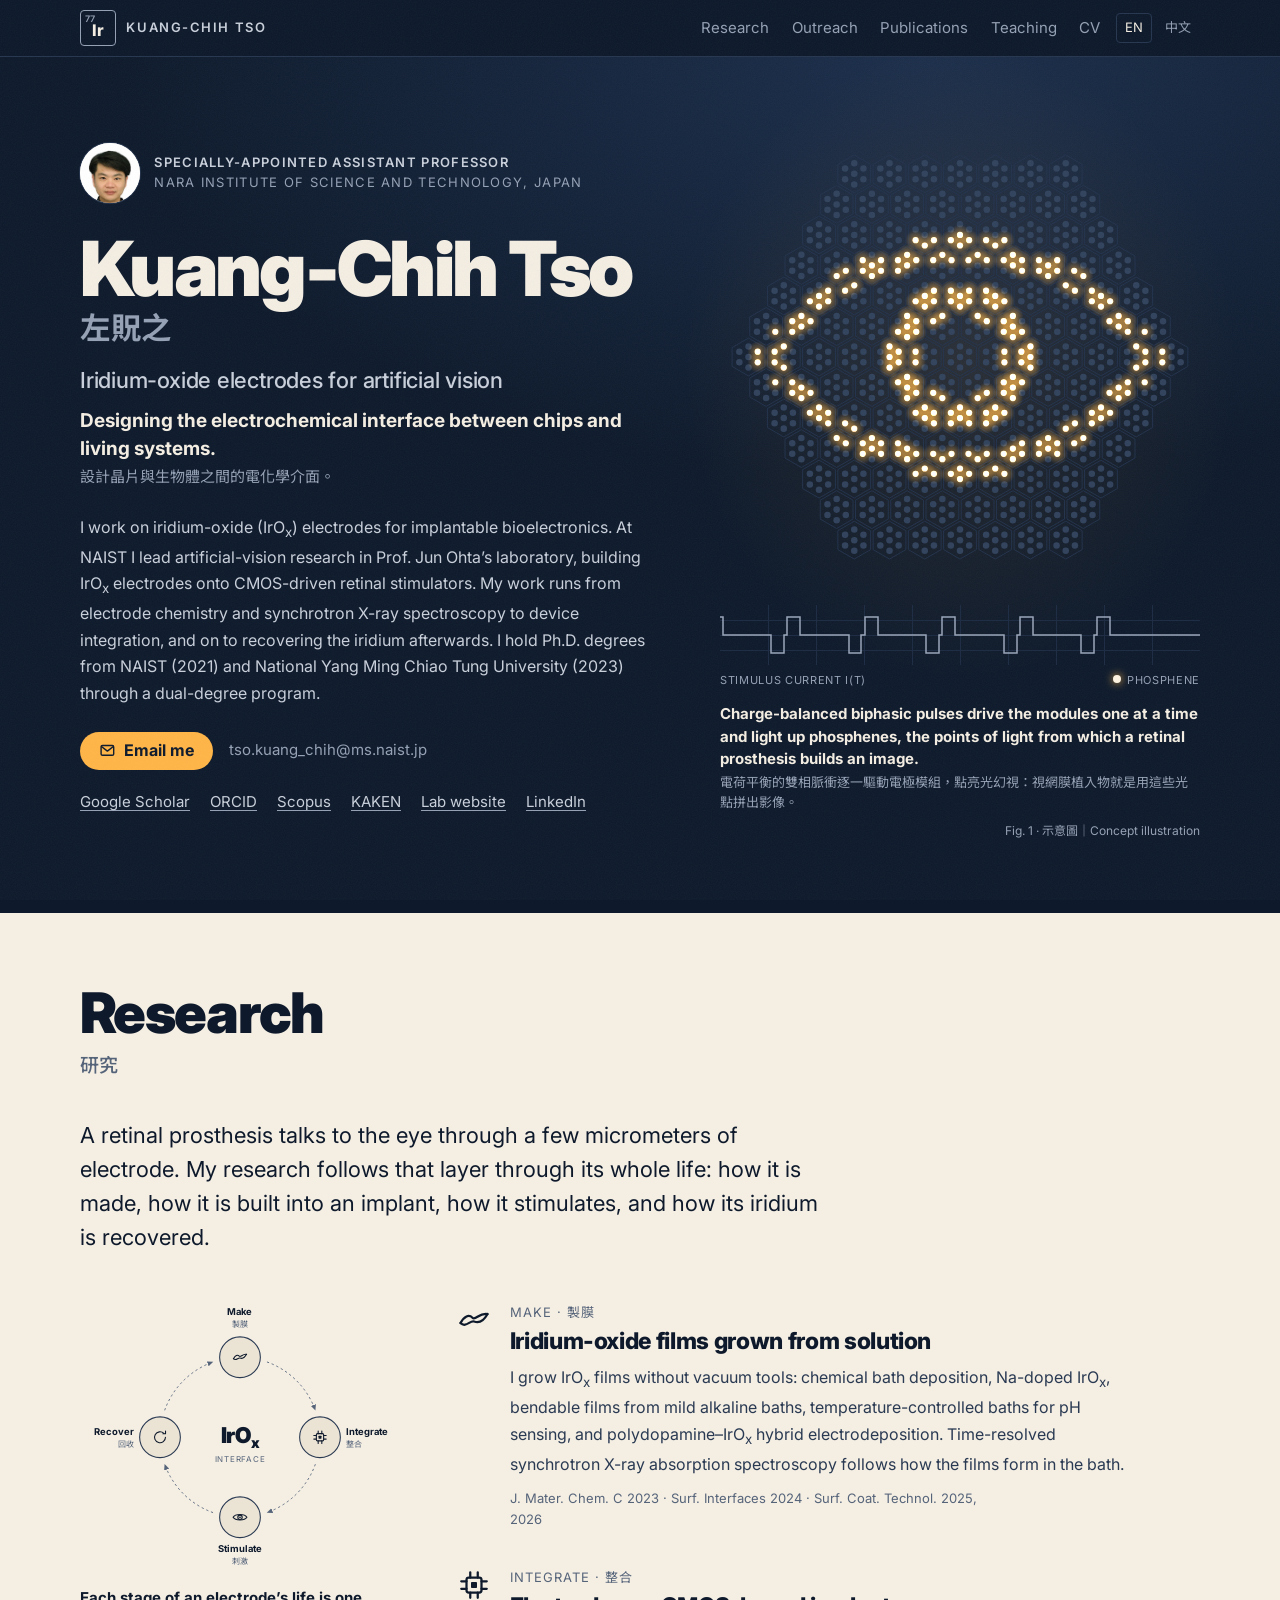
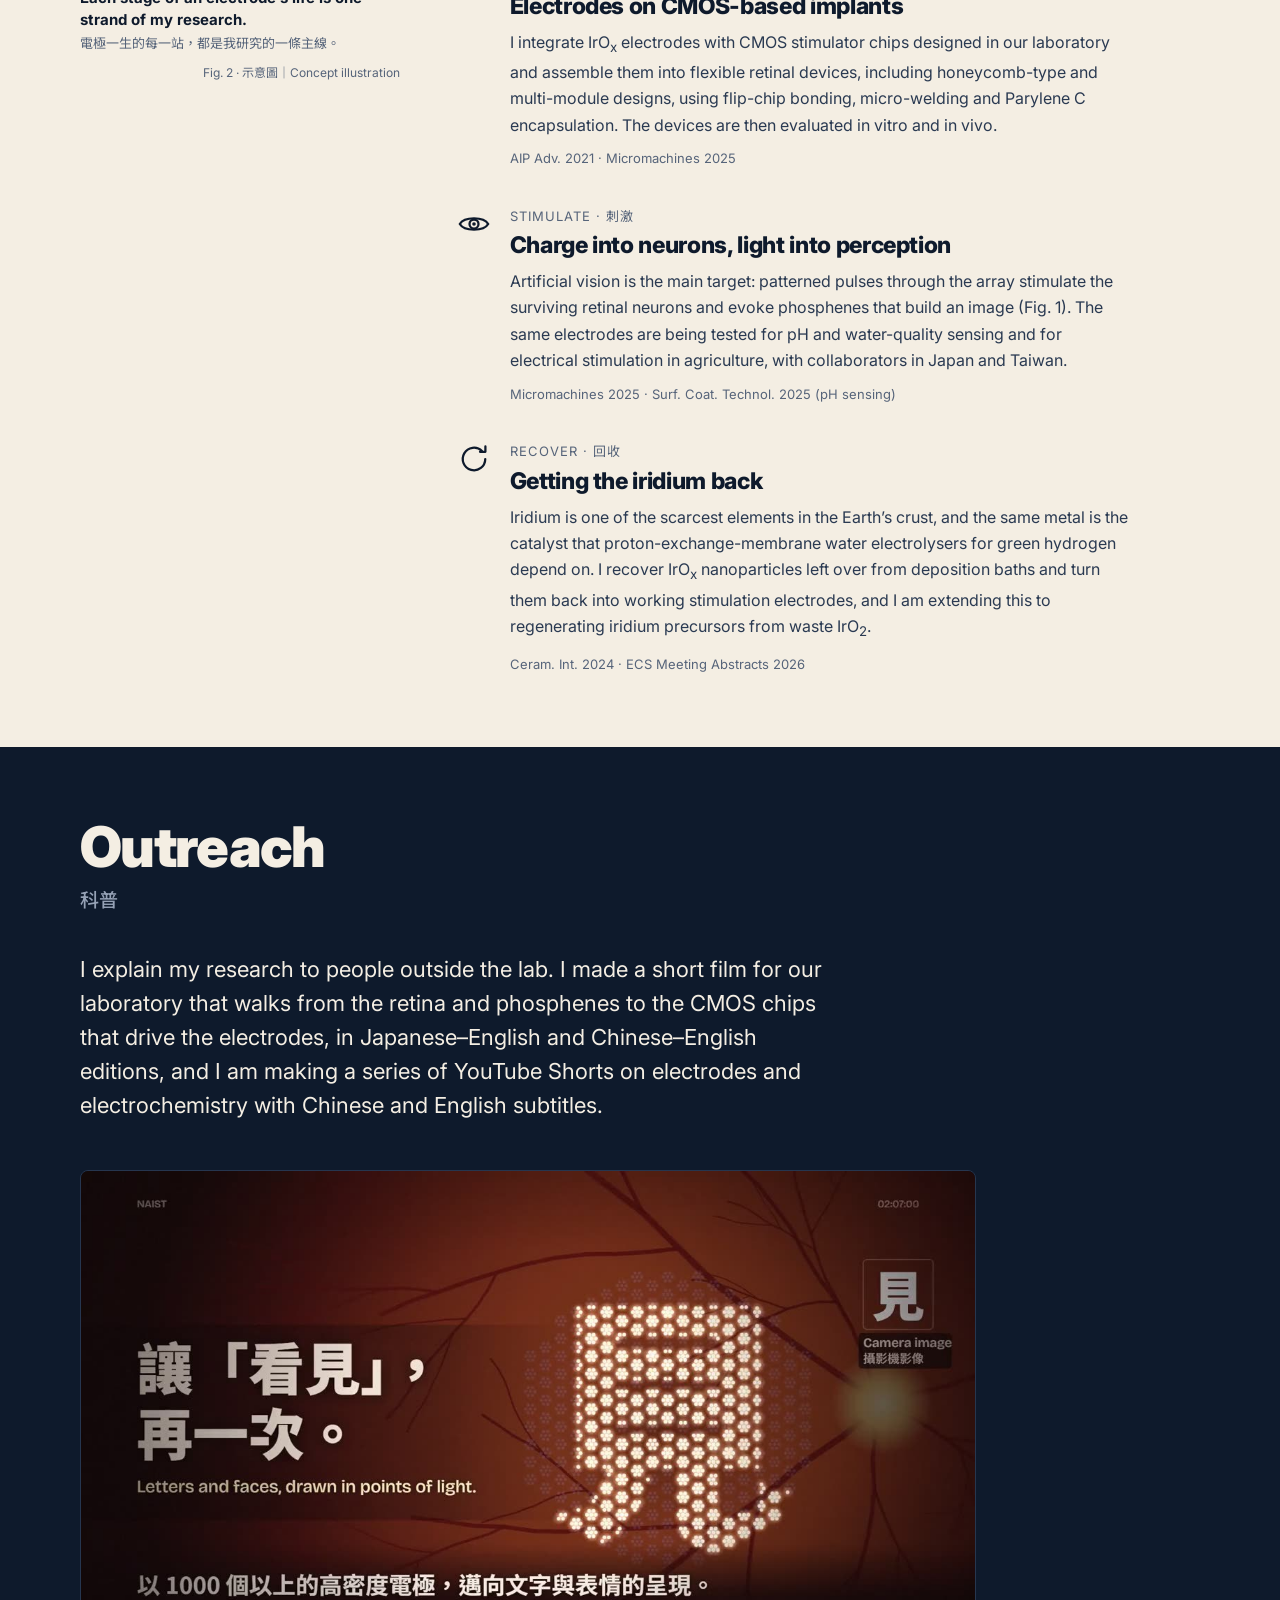
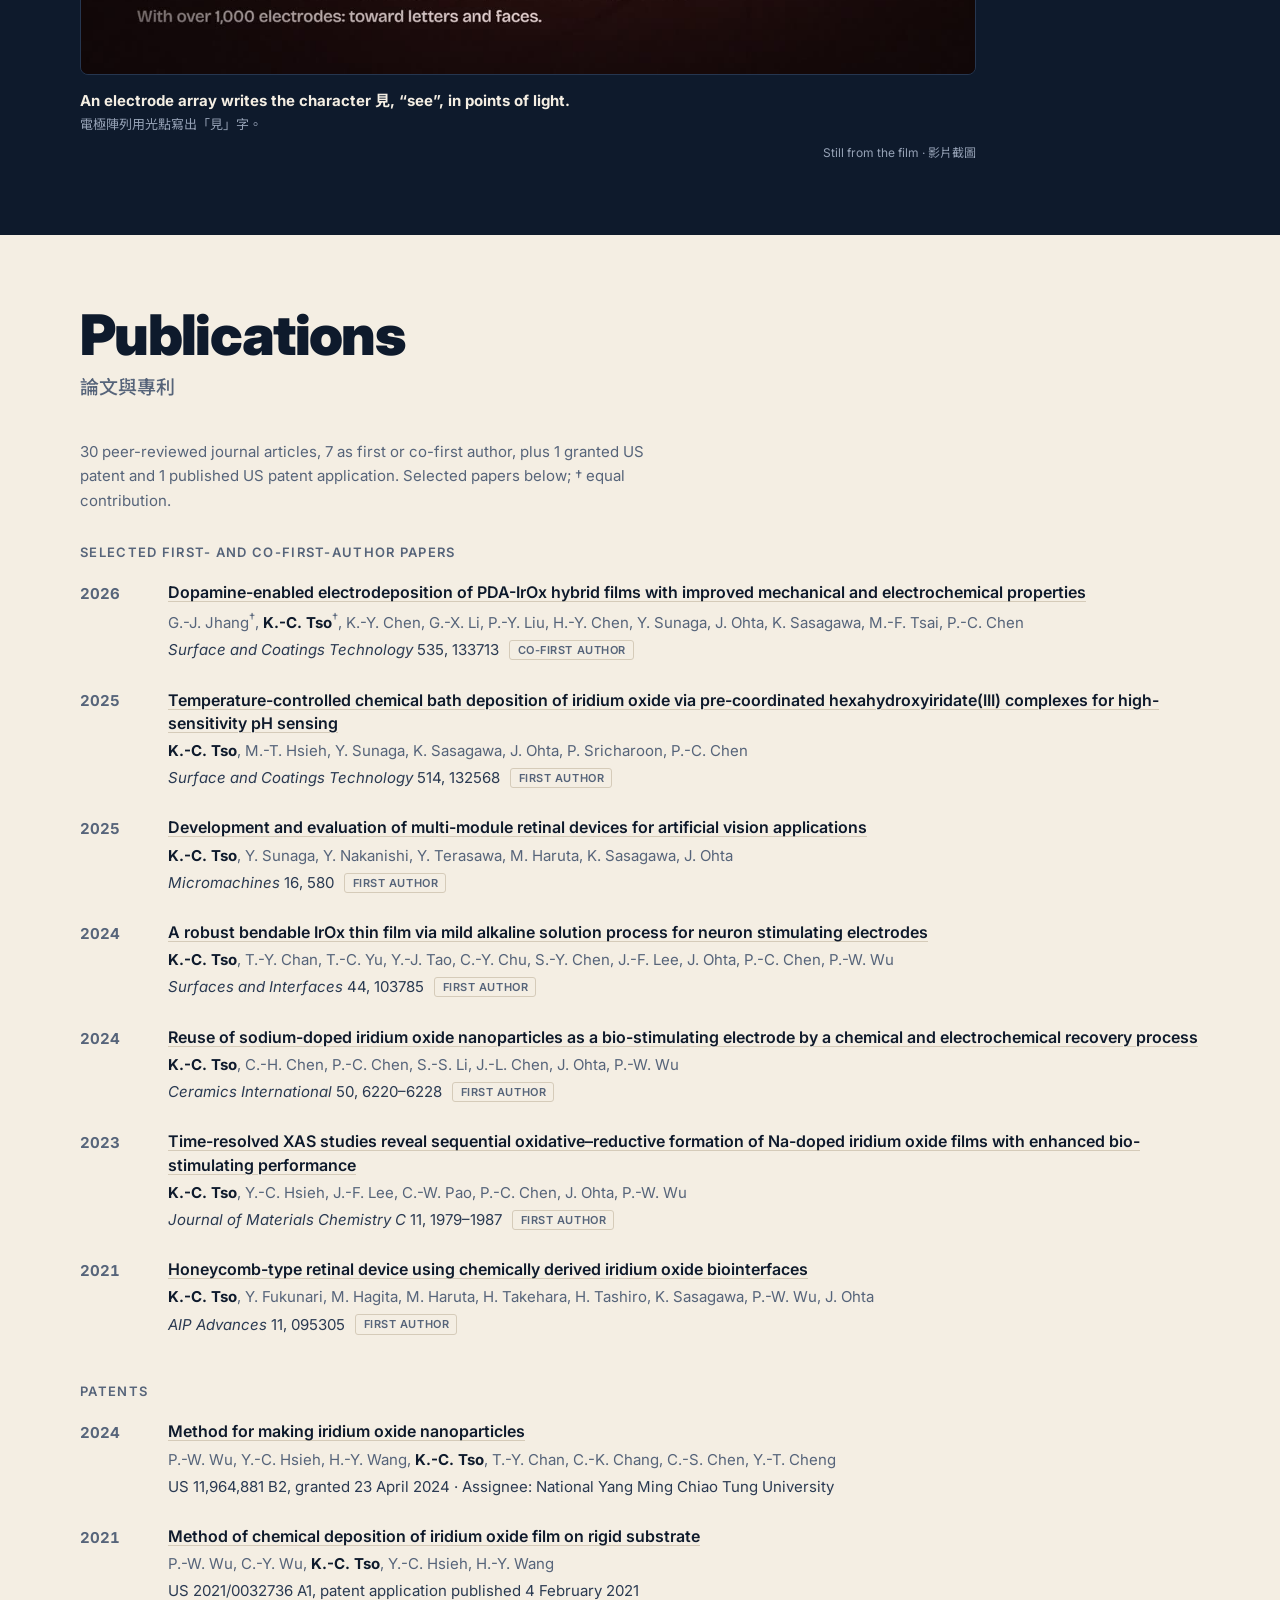
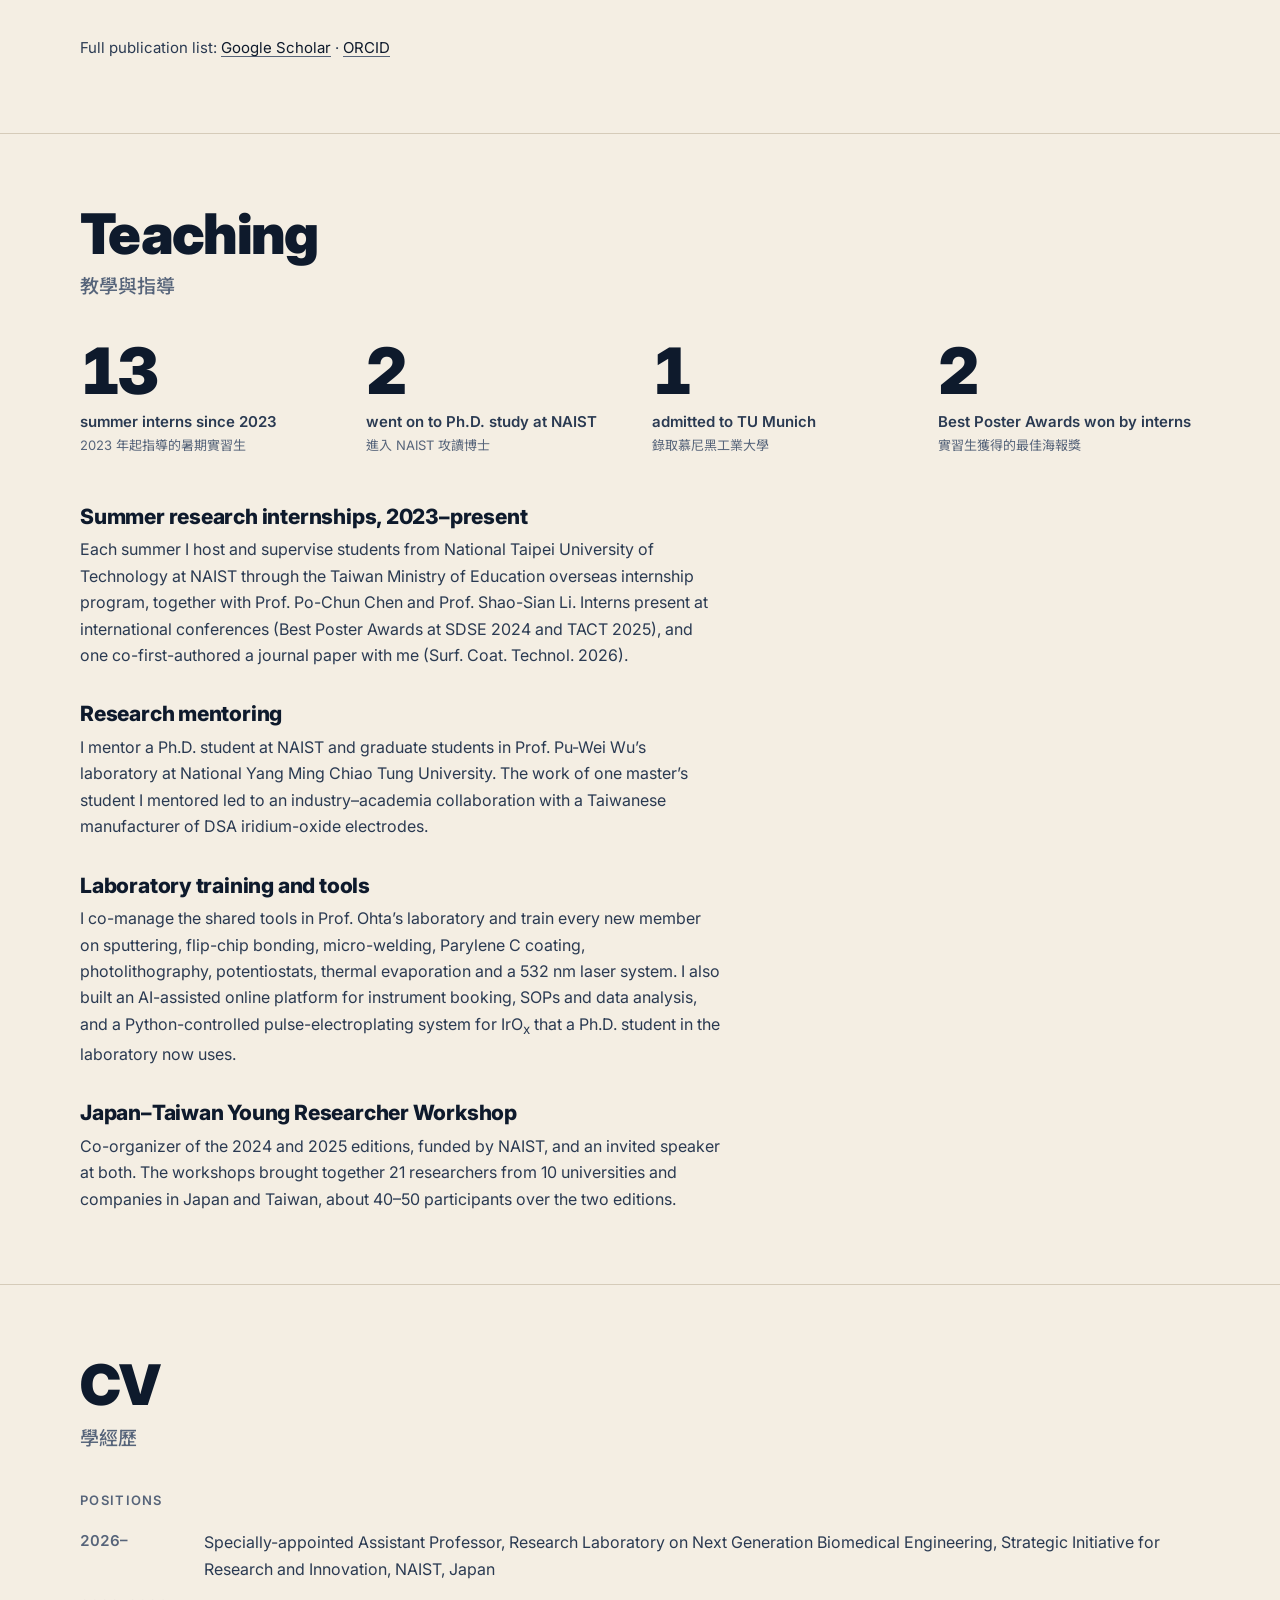
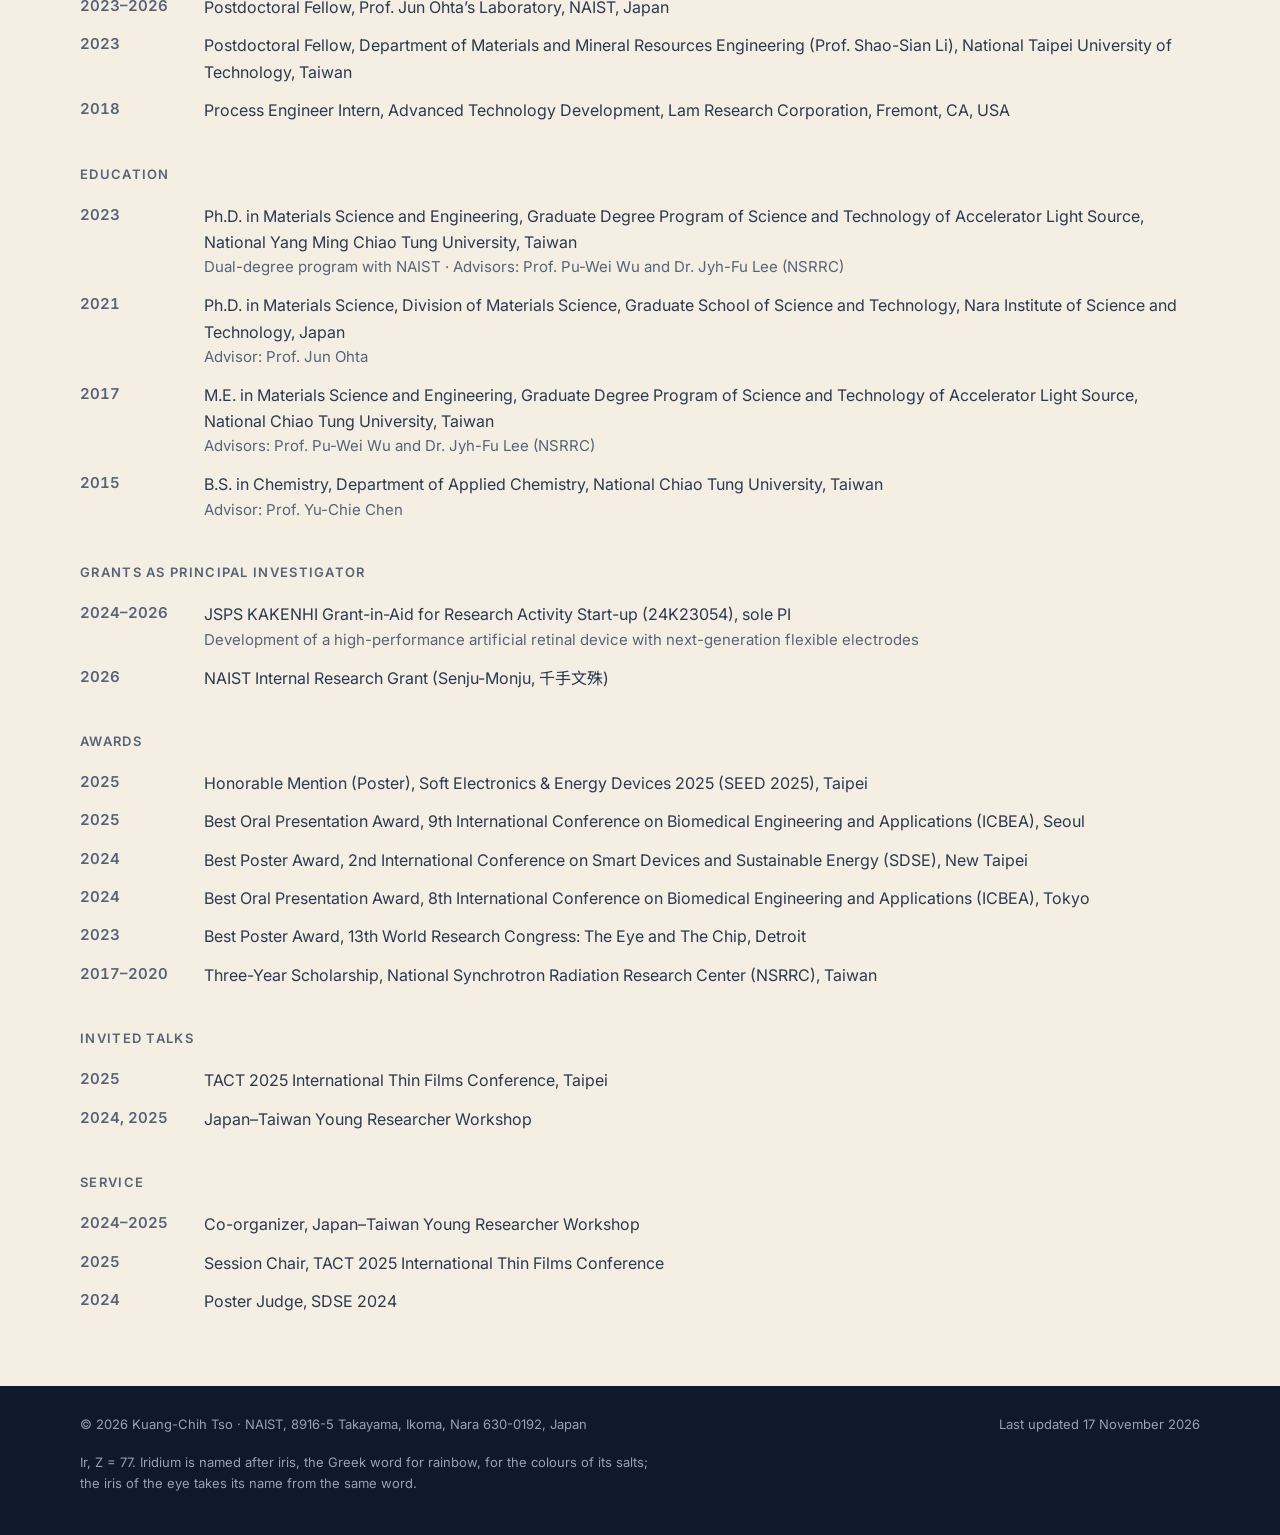
==== index.html @ 61071699 "Personal academic website, first public version English page at /, Traditional Chinese page at /zh/." ====
<!doctype html>
<html lang="en">
<head>
<meta charset="utf-8">
<title>Kuang-Chih Tso (左貺之) | Iridium-oxide electrodes for artificial vision, NAIST</title>
<meta name="viewport" content="width=device-width, initial-scale=1, viewport-fit=cover">
<meta name="description" content="Kuang-Chih Tso (左貺之) is a Specially-appointed Assistant Professor at the Nara Institute of Science and Technology (NAIST), Japan, working on iridium-oxide electrodes for implantable bioelectronics and artificial vision.">
<meta name="theme-color" content="#0e1a2c">
<link rel="canonical" href="https://kuangchihtso.github.io/">
<link rel="alternate" hreflang="en" href="https://kuangchihtso.github.io/">
<link rel="alternate" hreflang="zh-Hant" href="https://kuangchihtso.github.io/zh/">
<link rel="alternate" hreflang="x-default" href="https://kuangchihtso.github.io/">
<meta property="og:type" content="profile">
<meta property="og:title" content="Kuang-Chih Tso (左貺之)">
<meta property="og:description" content="Iridium-oxide electrodes for implantable bioelectronics and artificial vision. Specially-appointed Assistant Professor, NAIST, Japan.">
<meta property="og:url" content="https://kuangchihtso.github.io/">
<meta property="og:image" content="https://kuangchihtso.github.io/assets/film-poster.jpg">
<meta name="twitter:card" content="summary_large_image">
<link rel="icon" href="assets/favicon.svg" type="image/svg+xml">
<link rel="preconnect" href="https://fonts.googleapis.com">
<link rel="preconnect" href="https://fonts.gstatic.com" crossorigin>
<link rel="stylesheet" href="https://fonts.googleapis.com/css2?family=Inter:opsz,wght@14..32,400..900&family=Noto+Sans+TC:wght@400;500;700;900&display=swap">
<link rel="stylesheet" href="assets/site.css">
<script type="application/ld+json">
{
  "@context": "https://schema.org",
  "@type": "Person",
  "name": "Kuang-Chih Tso",
  "alternateName": ["左貺之", "K.-C. Tso"],
  "jobTitle": "Specially-appointed Assistant Professor",
  "email": "mailto:tso.kuang_chih@ms.naist.jp",
  "affiliation": {
    "@type": "CollegeOrUniversity",
    "name": "Nara Institute of Science and Technology",
    "alternateName": "NAIST",
    "url": "https://www.naist.jp/en/"
  },
  "alumniOf": [
    {"@type": "CollegeOrUniversity", "name": "National Yang Ming Chiao Tung University"},
    {"@type": "CollegeOrUniversity", "name": "Nara Institute of Science and Technology"},
    {"@type": "CollegeOrUniversity", "name": "National Chiao Tung University"}
  ],
  "knowsAbout": ["Iridium oxide electrodes", "Implantable bioelectronics", "Retinal prostheses", "Artificial vision", "Chemical bath deposition", "X-ray absorption spectroscopy", "CMOS-integrated neural interfaces", "Iridium recovery"],
  "url": "https://kuangchihtso.github.io/",
  "image": "https://kuangchihtso.github.io/assets/photo.jpg",
  "sameAs": [
    "https://orcid.org/0000-0002-1939-6127",
    "https://scholar.google.com/citations?user=V21Ai28AAAAJ",
    "https://www.scopus.com/authid/detail.uri?authorId=57202149820",
    "https://nrid.nii.ac.jp/nrid/1000020997415/",
    "https://www.linkedin.com/in/kuang-chih-tso-76ba76182/"
  ]
}
</script>
</head>
<body>
<a class="skip" href="#main">Skip to content</a>

<header class="masthead">
  <div class="wrap">
    <a class="brand" href="#top" aria-label="Kuang-Chih Tso, back to top">
      <span class="ir-tile" aria-hidden="true"><span class="z">77</span>Ir</span>
      <span class="brand-name">Kuang-Chih Tso</span>
    </a>
    <nav class="sections" aria-label="Sections">
      <a href="#research">Research</a>
      <a href="#outreach">Outreach</a>
      <a href="#publications">Publications</a>
      <a href="#teaching">Teaching</a>
      <a href="#cv">CV</a>
    </nav>
    <div class="lang" aria-label="Language">
      <a href="index.html" aria-current="page" lang="en">EN</a>
      <a href="zh/index.html" lang="zh-Hant" hreflang="zh-Hant">中文</a>
    </div>
  </div>
</header>

<main id="main">
  <section class="hero stage" id="top" aria-labelledby="name">
    <div class="wrap hero-grid">
      <div class="hero-text">
        <div class="id-row">
          <figure class="portrait"><img src="assets/photo.jpg" width="266" height="354" alt="Portrait of Kuang-Chih Tso"></figure>
          <p class="eyebrow"><b>Specially-appointed Assistant Professor</b>Nara Institute of Science and Technology, Japan</p>
        </div>
        <h1 id="name">Kuang-Chih Tso<span class="alt-name" lang="zh-Hant">左貺之</span></h1>
        <p class="kicker">Iridium-oxide electrodes for artificial vision</p>
        <p class="subs">
          <span class="sub-1">Designing the electrochemical interface between chips and living systems.</span>
          <span class="sub-2" lang="zh-Hant">設計晶片與生物體之間的電化學介面。</span>
        </p>
        <p class="bio">I work on iridium-oxide (IrO<sub>x</sub>) electrodes for implantable bioelectronics. At NAIST I lead artificial-vision research in Prof. Jun Ohta’s laboratory, building IrO<sub>x</sub> electrodes onto CMOS-driven retinal stimulators. My work runs from electrode chemistry and synchrotron X-ray spectroscopy to device integration, and on to recovering the iridium afterwards. I hold Ph.D. degrees from NAIST (2021) and National Yang Ming Chiao Tung University (2023) through a dual-degree program.</p>
        <p class="contact">
          <a class="cta" data-mail-user="tso.kuang_chih" data-mail-domain="ms.naist.jp" data-mail-keep href="#top"><svg viewBox="0 0 24 24" aria-hidden="true"><rect x="3" y="5" width="18" height="14" rx="2"/><path d="m3.5 6.5 8.5 6.5 8.5-6.5"/></svg>Email me</a>
          <span class="addr" data-mail-user="tso.kuang_chih" data-mail-domain="ms.naist.jp">tso.kuang_chih [at] ms.naist.jp</span>
        </p>
        <ul class="links">
          <li><a href="https://scholar.google.com/citations?user=V21Ai28AAAAJ" rel="me">Google Scholar</a></li>
          <li><a href="https://orcid.org/0000-0002-1939-6127" rel="me">ORCID</a></li>
          <li><a href="https://www.scopus.com/authid/detail.uri?authorId=57202149820" rel="me">Scopus</a></li>
          <li><a href="https://nrid.nii.ac.jp/nrid/1000020997415/" rel="me">KAKEN</a></li>
          <li><a href="https://mswebs.naist.jp/LABs/pdslab/index-e.html">Lab website</a></li>
          <li><a href="https://www.linkedin.com/in/kuang-chih-tso-76ba76182/" rel="me">LinkedIn</a></li>
        </ul>
      </div>

      <figure class="fig1" data-fig1>
        <canvas class="fig-array" role="img" aria-label="Schematic: an array of hexagonal electrode modules with seven electrodes each. Electrodes forming the outline and iris of an eye glow as phosphenes."></canvas>
        <canvas class="fig-trace" role="img" aria-label="Trace of charge-balanced biphasic current pulses, one for each module driven."></canvas>
        <div class="fig-legend" aria-hidden="true"><span>stimulus current I(t)</span><span><span class="dot"></span>phosphene</span></div>
        <figcaption>
          <span class="cap-1">Charge-balanced biphasic pulses drive the modules one at a time and light up phosphenes, the points of light from which a retinal prosthesis builds an image.</span>
          <span class="cap-2" lang="zh-Hant">電荷平衡的雙相脈衝逐一驅動電極模組，點亮光幻視：視網膜植入物就是用這些光點拼出影像。</span>
          <span class="cap-tag">Fig. 1 · <span lang="zh-Hant">示意圖</span>｜Concept illustration</span>
        </figcaption>
      </figure>
    </div>
  </section>

  <section class="section paper" id="research" aria-labelledby="research-title">
    <div class="wrap">
      <div class="sec-head">
        <h2 id="research-title">Research</h2>
        <p class="sec-alt" lang="zh-Hant">研究</p>
      </div>
      <p class="lead">A retinal prosthesis talks to the eye through a few micrometers of electrode. My research follows that layer through its whole life: how it is made, how it is built into an implant, how it stimulates, and how its iridium is recovered.</p>

      <div class="cycle">
        <figure class="fig2">
          <svg viewBox="-60 -26 440 372" role="img" aria-labelledby="fig2-title">
            <title id="fig2-title">Life cycle of an iridium-oxide electrode: make, integrate, stimulate, recover, and back to make.</title>
            <defs>
              <marker id="fig2-arrow" viewBox="0 0 10 10" refX="8" refY="5" markerWidth="9" markerHeight="9" markerUnits="userSpaceOnUse" orient="auto">
                <path class="arrowhead" d="M0 1 L9 5 L0 9 z"/>
              </marker>
            </defs>
            <g class="ring">
              <path d="M197.6 56.6 A110 110 0 0 1 263.4 122.4" marker-end="url(#fig2-arrow)"/>
              <path d="M263.4 197.6 A110 110 0 0 1 197.6 263.4" marker-end="url(#fig2-arrow)"/>
              <path d="M122.4 263.4 A110 110 0 0 1 56.6 197.6" marker-end="url(#fig2-arrow)"/>
              <path d="M56.6 122.4 A110 110 0 0 1 122.4 56.6" marker-end="url(#fig2-arrow)"/>
            </g>
            <g transform="translate(160 50)">
              <circle class="node" r="28"/>
              <g class="glyph" transform="translate(-12 -12)"><path d="M3 14c2.5-4.5 5.5-6 8-3.5 2 2 4.5-3.5 10-2.5"/><path d="M21 8c-3 5.5-6.5 6-9 5-2.5-1-5.5 4.5-9 1"/></g>
            </g>
            <g transform="translate(270 160)">
              <circle class="node" r="28"/>
              <g class="glyph" transform="translate(-12 -12)"><rect x="7" y="7" width="10" height="10" rx="1.5"/><rect class="solid" x="10" y="10" width="4" height="4" rx="0.5"/><path d="M9.5 3.5v3.5M14.5 3.5v3.5M9.5 17v3.5M14.5 17v3.5M3.5 9.5h3.5M3.5 14.5h3.5M17 9.5h3.5M17 14.5h3.5"/></g>
            </g>
            <g transform="translate(160 270)">
              <circle class="node" r="28"/>
              <g class="glyph" transform="translate(-12 -12)"><path d="M2.5 12c3-5 16-5 19 0-3 5-16 5-19 0z"/><circle cx="12" cy="12" r="3"/><circle class="solid" cx="12" cy="12" r="1.2"/></g>
            </g>
            <g transform="translate(50 160)">
              <circle class="node" r="28"/>
              <g class="glyph" transform="translate(-12 -12)"><path d="M19.5 12a7.5 7.5 0 1 1-2.2-5.3"/><path d="M19.6 3.6v3.6h-3.6"/></g>
            </g>
            <text class="lbl" x="160" y="-8" text-anchor="middle">Make</text>
            <text class="lbl2" x="160" y="8" text-anchor="middle">製膜</text>
            <text class="lbl" x="306" y="157" text-anchor="start">Integrate</text>
            <text class="lbl2" x="306" y="173" text-anchor="start">整合</text>
            <text class="lbl" x="160" y="318" text-anchor="middle">Stimulate</text>
            <text class="lbl2" x="160" y="334" text-anchor="middle">刺激</text>
            <text class="lbl" x="14" y="157" text-anchor="end">Recover</text>
            <text class="lbl2" x="14" y="173" text-anchor="end">回收</text>
            <text class="center" x="160" y="168" text-anchor="middle">IrO<tspan dy="7" font-size="20">x</tspan></text>
            <text class="center-sub" x="160" y="194" text-anchor="middle">interface</text>
          </svg>
          <figcaption>
            <span class="cap-1">Each stage of an electrode’s life is one strand of my research.</span>
            <span class="cap-2" lang="zh-Hant">電極一生的每一站，都是我研究的一條主線。</span>
            <span class="cap-tag">Fig. 2 · <span lang="zh-Hant">示意圖</span>｜Concept illustration</span>
          </figcaption>
        </figure>

        <div class="strands">
          <article class="strand">
            <span class="icon" aria-hidden="true"><svg viewBox="0 0 24 24"><path d="M3 14c2.5-4.5 5.5-6 8-3.5 2 2 4.5-3.5 10-2.5"/><path d="M21 8c-3 5.5-6.5 6-9 5-2.5-1-5.5 4.5-9 1"/></svg></span>
            <div>
              <p class="tag">Make · <span lang="zh-Hant">製膜</span></p>
              <h3>Iridium-oxide films grown from solution</h3>
              <p>I grow IrO<sub>x</sub> films without vacuum tools: chemical bath deposition, Na-doped IrO<sub>x</sub>, bendable films from mild alkaline baths, temperature-controlled baths for pH sensing, and polydopamine–IrO<sub>x</sub> hybrid electrodeposition. Time-resolved synchrotron X-ray absorption spectroscopy follows how the films form in the bath.</p>
              <p class="refs">J. Mater. Chem. C 2023 · Surf. Interfaces 2024 · Surf. Coat. Technol. 2025, 2026</p>
            </div>
          </article>
          <article class="strand">
            <span class="icon" aria-hidden="true"><svg viewBox="0 0 24 24"><rect x="7" y="7" width="10" height="10" rx="1.5"/><rect class="solid" x="10" y="10" width="4" height="4" rx="0.5"/><path d="M9.5 3.5v3.5M14.5 3.5v3.5M9.5 17v3.5M14.5 17v3.5M3.5 9.5h3.5M3.5 14.5h3.5M17 9.5h3.5M17 14.5h3.5"/></svg></span>
            <div>
              <p class="tag">Integrate · <span lang="zh-Hant">整合</span></p>
              <h3>Electrodes on CMOS-based implants</h3>
              <p>I integrate IrO<sub>x</sub> electrodes with CMOS stimulator chips designed in our laboratory and assemble them into flexible retinal devices, including honeycomb-type and multi-module designs, using flip-chip bonding, micro-welding and Parylene C encapsulation. The devices are then evaluated in vitro and in vivo.</p>
              <p class="refs">AIP Adv. 2021 · Micromachines 2025</p>
            </div>
          </article>
          <article class="strand">
            <span class="icon" aria-hidden="true"><svg viewBox="0 0 24 24"><path d="M2.5 12c3-5 16-5 19 0-3 5-16 5-19 0z"/><circle cx="12" cy="12" r="3"/><circle class="solid" cx="12" cy="12" r="1.2"/></svg></span>
            <div>
              <p class="tag">Stimulate · <span lang="zh-Hant">刺激</span></p>
              <h3>Charge into neurons, light into perception</h3>
              <p>Artificial vision is the main target: patterned pulses through the array stimulate the surviving retinal neurons and evoke phosphenes that build an image (Fig. 1). The same electrodes are being tested for pH and water-quality sensing and for electrical stimulation in agriculture, with collaborators in Japan and Taiwan.</p>
              <p class="refs">Micromachines 2025 · Surf. Coat. Technol. 2025 (pH sensing)</p>
            </div>
          </article>
          <article class="strand">
            <span class="icon" aria-hidden="true"><svg viewBox="0 0 24 24"><path d="M19.5 12a7.5 7.5 0 1 1-2.2-5.3"/><path d="M19.6 3.6v3.6h-3.6"/></svg></span>
            <div>
              <p class="tag">Recover · <span lang="zh-Hant">回收</span></p>
              <h3>Getting the iridium back</h3>
              <p>Iridium is one of the scarcest elements in the Earth’s crust, and the same metal is the catalyst that proton-exchange-membrane water electrolysers for green hydrogen depend on. I recover IrO<sub>x</sub> nanoparticles left over from deposition baths and turn them back into working stimulation electrodes, and I am extending this to regenerating iridium precursors from waste IrO<sub>2</sub>.</p>
              <p class="refs">Ceram. Int. 2024 · ECS Meeting Abstracts 2026</p>
            </div>
          </article>
        </div>
      </div>
    </div>
  </section>

  <section class="section stage" id="outreach" aria-labelledby="outreach-title">
    <div class="wrap">
      <div class="sec-head">
        <h2 id="outreach-title">Outreach</h2>
        <p class="sec-alt" lang="zh-Hant">科普</p>
      </div>
      <p class="lead">I explain my research to people outside the lab. I made a short film for our laboratory that walks from the retina and phosphenes to the CMOS chips that drive the electrodes, in Japanese–English and Chinese–English editions, and I am making a series of YouTube Shorts on electrodes and electrochemistry with Chinese and English subtitles.</p>
      <figure class="film">
        <div class="poster">
          <img src="assets/film-poster.jpg" width="1280" height="720" alt="Still from the film: an electrode array draws the Chinese character 見 (“see”) in points of light, beside the title 讓「看見」，再一次 and the subtitle “Letters and faces, drawn in points of light.”" loading="lazy">
        </div>
        <figcaption>
          <span class="cap-1">An electrode array writes the character 見, “see”, in points of light.</span>
          <span class="cap-2" lang="zh-Hant">電極陣列用光點寫出「見」字。</span>
          <span class="cap-tag">Still from the film · <span lang="zh-Hant">影片截圖</span></span>
        </figcaption>
      </figure>
    </div>
  </section>

  <section class="section paper" id="publications" aria-labelledby="pubs-title">
    <div class="wrap">
      <div class="sec-head">
        <h2 id="pubs-title">Publications</h2>
        <p class="sec-alt" lang="zh-Hant">論文與專利</p>
      </div>
      <p class="note">30 peer-reviewed journal articles, 7 as first or co-first author, plus 1 granted US patent and 1 published US patent application. Selected papers below; † equal contribution.</p>
      <h3 class="sub">Selected first- and co-first-author papers</h3>
      <ol class="entries">
        <li class="entry">
          <span class="when">2026</span>
          <div>
            <p class="title"><a href="https://doi.org/10.1016/j.surfcoat.2026.133713">Dopamine-enabled electrodeposition of PDA-IrOx hybrid films with improved mechanical and electrochemical properties</a></p>
            <p class="authors">G.-J. Jhang<sup>†</sup>, <b>K.-C. Tso</b><sup>†</sup>, K.-Y. Chen, G.-X. Li, P.-Y. Liu, H.-Y. Chen, Y. Sunaga, J. Ohta, K. Sasagawa, M.-F. Tsai, P.-C. Chen</p>
            <p class="venue"><i>Surface and Coatings Technology</i> 535, 133713 <span class="role">Co-first author</span></p>
          </div>
        </li>
        <li class="entry">
          <span class="when">2025</span>
          <div>
            <p class="title"><a href="https://doi.org/10.1016/j.surfcoat.2025.132568">Temperature-controlled chemical bath deposition of iridium oxide via pre-coordinated hexahydroxyiridate(III) complexes for high-sensitivity pH sensing</a></p>
            <p class="authors"><b>K.-C. Tso</b>, M.-T. Hsieh, Y. Sunaga, K. Sasagawa, J. Ohta, P. Sricharoon, P.-C. Chen</p>
            <p class="venue"><i>Surface and Coatings Technology</i> 514, 132568 <span class="role">First author</span></p>
          </div>
        </li>
        <li class="entry">
          <span class="when">2025</span>
          <div>
            <p class="title"><a href="https://doi.org/10.3390/mi16050580">Development and evaluation of multi-module retinal devices for artificial vision applications</a></p>
            <p class="authors"><b>K.-C. Tso</b>, Y. Sunaga, Y. Nakanishi, Y. Terasawa, M. Haruta, K. Sasagawa, J. Ohta</p>
            <p class="venue"><i>Micromachines</i> 16, 580 <span class="role">First author</span></p>
          </div>
        </li>
        <li class="entry">
          <span class="when">2024</span>
          <div>
            <p class="title"><a href="https://doi.org/10.1016/j.surfin.2023.103785">A robust bendable IrOx thin film via mild alkaline solution process for neuron stimulating electrodes</a></p>
            <p class="authors"><b>K.-C. Tso</b>, T.-Y. Chan, T.-C. Yu, Y.-J. Tao, C.-Y. Chu, S.-Y. Chen, J.-F. Lee, J. Ohta, P.-C. Chen, P.-W. Wu</p>
            <p class="venue"><i>Surfaces and Interfaces</i> 44, 103785 <span class="role">First author</span></p>
          </div>
        </li>
        <li class="entry">
          <span class="when">2024</span>
          <div>
            <p class="title"><a href="https://doi.org/10.1016/j.ceramint.2023.11.344">Reuse of sodium-doped iridium oxide nanoparticles as a bio-stimulating electrode by a chemical and electrochemical recovery process</a></p>
            <p class="authors"><b>K.-C. Tso</b>, C.-H. Chen, P.-C. Chen, S.-S. Li, J.-L. Chen, J. Ohta, P.-W. Wu</p>
            <p class="venue"><i>Ceramics International</i> 50, 6220–6228 <span class="role">First author</span></p>
          </div>
        </li>
        <li class="entry">
          <span class="when">2023</span>
          <div>
            <p class="title"><a href="https://doi.org/10.1039/D2TC02996K">Time-resolved XAS studies reveal sequential oxidative–reductive formation of Na-doped iridium oxide films with enhanced bio-stimulating performance</a></p>
            <p class="authors"><b>K.-C. Tso</b>, Y.-C. Hsieh, J.-F. Lee, C.-W. Pao, P.-C. Chen, J. Ohta, P.-W. Wu</p>
            <p class="venue"><i>Journal of Materials Chemistry C</i> 11, 1979–1987 <span class="role">First author</span></p>
          </div>
        </li>
        <li class="entry">
          <span class="when">2021</span>
          <div>
            <p class="title"><a href="https://doi.org/10.1063/5.0058457">Honeycomb-type retinal device using chemically derived iridium oxide biointerfaces</a></p>
            <p class="authors"><b>K.-C. Tso</b>, Y. Fukunari, M. Hagita, M. Haruta, H. Takehara, H. Tashiro, K. Sasagawa, P.-W. Wu, J. Ohta</p>
            <p class="venue"><i>AIP Advances</i> 11, 095305 <span class="role">First author</span></p>
          </div>
        </li>
      </ol>

      <h3 class="sub">Patents</h3>
      <ol class="entries">
        <li class="entry">
          <span class="when">2024</span>
          <div>
            <p class="title"><a href="https://patents.justia.com/patent/11964881">Method for making iridium oxide nanoparticles</a></p>
            <p class="authors">P.-W. Wu, Y.-C. Hsieh, H.-Y. Wang, <b>K.-C. Tso</b>, T.-Y. Chan, C.-K. Chang, C.-S. Chen, Y.-T. Cheng</p>
            <p class="venue">US 11,964,881 B2, granted 23 April 2024 · Assignee: National Yang Ming Chiao Tung University</p>
          </div>
        </li>
        <li class="entry">
          <span class="when">2021</span>
          <div>
            <p class="title"><a href="https://patents.justia.com/patent/20210032736">Method of chemical deposition of iridium oxide film on rigid substrate</a></p>
            <p class="authors">P.-W. Wu, C.-Y. Wu, <b>K.-C. Tso</b>, Y.-C. Hsieh, H.-Y. Wang</p>
            <p class="venue">US 2021/0032736 A1, patent application published 4 February 2021</p>
          </div>
        </li>
      </ol>

      <p class="more">Full publication list: <a href="https://scholar.google.com/citations?user=V21Ai28AAAAJ">Google Scholar</a> · <a href="https://orcid.org/0000-0002-1939-6127">ORCID</a></p>
    </div>
  </section>

  <section class="section paper" id="teaching" aria-labelledby="teaching-title">
    <div class="wrap">
      <div class="sec-head">
        <h2 id="teaching-title">Teaching</h2>
        <p class="sec-alt" lang="zh-Hant">教學與指導</p>
      </div>
      <ul class="stats">
        <li><span class="num">13</span><span class="lbl">summer interns since 2023</span><span class="line" lang="zh-Hant">2023 年起指導的暑期實習生</span></li>
        <li><span class="num">2</span><span class="lbl">went on to Ph.D. study at NAIST</span><span class="line" lang="zh-Hant">進入 NAIST 攻讀博士</span></li>
        <li><span class="num">1</span><span class="lbl">admitted to TU Munich</span><span class="line" lang="zh-Hant">錄取慕尼黑工業大學</span></li>
        <li><span class="num">2</span><span class="lbl">Best Poster Awards won by interns</span><span class="line" lang="zh-Hant">實習生獲得的最佳海報獎</span></li>
      </ul>
      <div class="items">
        <div class="item">
          <h3>Summer research internships, 2023–present</h3>
          <p>Each summer I host and supervise students from National Taipei University of Technology at NAIST through the Taiwan Ministry of Education overseas internship program, together with Prof. Po-Chun Chen and Prof. Shao-Sian Li. Interns present at international conferences (Best Poster Awards at SDSE 2024 and TACT 2025), and one co-first-authored a journal paper with me (Surf. Coat. Technol. 2026).</p>
        </div>
        <div class="item">
          <h3>Research mentoring</h3>
          <p>I mentor a Ph.D. student at NAIST and graduate students in Prof. Pu-Wei Wu’s laboratory at National Yang Ming Chiao Tung University. The work of one master’s student I mentored led to an industry–academia collaboration with a Taiwanese manufacturer of DSA iridium-oxide electrodes.</p>
        </div>
        <div class="item">
          <h3>Laboratory training and tools</h3>
          <p>I co-manage the shared tools in Prof. Ohta’s laboratory and train every new member on sputtering, flip-chip bonding, micro-welding, Parylene C coating, photolithography, potentiostats, thermal evaporation and a 532 nm laser system. I also built an AI-assisted online platform for instrument booking, SOPs and data analysis, and a Python-controlled pulse-electroplating system for IrO<sub>x</sub> that a Ph.D. student in the laboratory now uses.</p>
        </div>
        <div class="item">
          <h3>Japan–Taiwan Young Researcher Workshop</h3>
          <p>Co-organizer of the 2024 and 2025 editions, funded by NAIST, and an invited speaker at both. The workshops brought together 21 researchers from 10 universities and companies in Japan and Taiwan, about 40–50 participants over the two editions.</p>
        </div>
      </div>
    </div>
  </section>

  <section class="section paper" id="cv" aria-labelledby="cv-title">
    <div class="wrap">
      <div class="sec-head">
        <h2 id="cv-title">CV</h2>
        <p class="sec-alt" lang="zh-Hant">學經歷</p>
      </div>
      <div class="cv-group">
        <h3 class="sub">Positions</h3>
        <dl class="rows">
          <div class="row"><dt>2026–</dt><dd>Specially-appointed Assistant Professor, Research Laboratory on Next Generation Biomedical Engineering, Strategic Initiative for Research and Innovation, NAIST, Japan</dd></div>
          <div class="row"><dt>2023–2026</dt><dd>Postdoctoral Fellow, Prof. Jun Ohta’s Laboratory, NAIST, Japan</dd></div>
          <div class="row"><dt>2023</dt><dd>Postdoctoral Fellow, Department of Materials and Mineral Resources Engineering (Prof. Shao-Sian Li), National Taipei University of Technology, Taiwan</dd></div>
          <div class="row"><dt>2018</dt><dd>Process Engineer Intern, Advanced Technology Development, Lam Research Corporation, Fremont, CA, USA</dd></div>
        </dl>
      </div>
      <div class="cv-group">
        <h3 class="sub">Education</h3>
        <dl class="rows">
          <div class="row"><dt>2023</dt><dd>Ph.D. in Materials Science and Engineering, Graduate Degree Program of Science and Technology of Accelerator Light Source, National Yang Ming Chiao Tung University, Taiwan<small>Dual-degree program with NAIST · Advisors: Prof. Pu-Wei Wu and Dr. Jyh-Fu Lee (NSRRC)</small></dd></div>
          <div class="row"><dt>2021</dt><dd>Ph.D. in Materials Science, Division of Materials Science, Graduate School of Science and Technology, Nara Institute of Science and Technology, Japan<small>Advisor: Prof. Jun Ohta</small></dd></div>
          <div class="row"><dt>2017</dt><dd>M.E. in Materials Science and Engineering, Graduate Degree Program of Science and Technology of Accelerator Light Source, National Chiao Tung University, Taiwan<small>Advisors: Prof. Pu-Wei Wu and Dr. Jyh-Fu Lee (NSRRC)</small></dd></div>
          <div class="row"><dt>2015</dt><dd>B.S. in Chemistry, Department of Applied Chemistry, National Chiao Tung University, Taiwan<small>Advisor: Prof. Yu-Chie Chen</small></dd></div>
        </dl>
      </div>
      <div class="cv-group">
        <h3 class="sub">Grants as principal investigator</h3>
        <dl class="rows">
          <div class="row"><dt>2024–2026</dt><dd>JSPS KAKENHI Grant-in-Aid for Research Activity Start-up (24K23054), sole PI<small>Development of a high-performance artificial retinal device with next-generation flexible electrodes</small></dd></div>
          <div class="row"><dt>2026</dt><dd>NAIST Internal Research Grant (Senju-Monju, <span lang="ja">千手文殊</span>)</dd></div>
        </dl>
      </div>
      <div class="cv-group">
        <h3 class="sub">Awards</h3>
        <dl class="rows">
          <div class="row"><dt>2025</dt><dd>Honorable Mention (Poster), Soft Electronics &amp; Energy Devices 2025 (SEED 2025), Taipei</dd></div>
          <div class="row"><dt>2025</dt><dd>Best Oral Presentation Award, 9th International Conference on Biomedical Engineering and Applications (ICBEA), Seoul</dd></div>
          <div class="row"><dt>2024</dt><dd>Best Poster Award, 2nd International Conference on Smart Devices and Sustainable Energy (SDSE), New Taipei</dd></div>
          <div class="row"><dt>2024</dt><dd>Best Oral Presentation Award, 8th International Conference on Biomedical Engineering and Applications (ICBEA), Tokyo</dd></div>
          <div class="row"><dt>2023</dt><dd>Best Poster Award, 13th World Research Congress: The Eye and The Chip, Detroit</dd></div>
          <div class="row"><dt>2017–2020</dt><dd>Three-Year Scholarship, National Synchrotron Radiation Research Center (NSRRC), Taiwan</dd></div>
        </dl>
      </div>
      <div class="cv-group">
        <h3 class="sub">Invited talks</h3>
        <dl class="rows">
          <div class="row"><dt>2025</dt><dd>TACT 2025 International Thin Films Conference, Taipei</dd></div>
          <div class="row"><dt>2024, 2025</dt><dd>Japan–Taiwan Young Researcher Workshop</dd></div>
        </dl>
      </div>
      <div class="cv-group">
        <h3 class="sub">Service</h3>
        <dl class="rows">
          <div class="row"><dt>2024–2025</dt><dd>Co-organizer, Japan–Taiwan Young Researcher Workshop</dd></div>
          <div class="row"><dt>2025</dt><dd>Session Chair, TACT 2025 International Thin Films Conference</dd></div>
          <div class="row"><dt>2024</dt><dd>Poster Judge, SDSE 2024</dd></div>
        </dl>
      </div>
    </div>
  </section>
</main>

<footer class="site-foot stage">
  <div class="wrap">
    <span>© 2026 Kuang-Chih Tso · NAIST, 8916-5 Takayama, Ikoma, Nara 630-0192, Japan</span>
    <span>Last updated 17 November 2026</span>
    <p class="colophon">Ir, Z = 77. Iridium is named after iris, the Greek word for rainbow, for the colours of its salts; the iris of the eye takes its name from the same word.</p>
  </div>
</footer>
<script src="assets/site.js"></script>
</body>
</html>
---- assets/site.css ----
/* Two base colours and one accent.
   - Navy  (#0e1a2c): iridium oxide in its coloured, oxidised state (blue-black). The "stage":
     masthead, hero, outreach, footer.
   - Cream (#f4eee3): its bleached state, and paper. The reading sections.
   - Amber (#ffb547): a phosphene, the light a patient sees. Used only for light in Fig. 1, the
     Email button and keyboard focus. Every other element stays in the two base colours.
   Heavy grotesque display type and bilingual "subtitle" captions come from the NAIST
   artificial-vision film. */
:root {
  --navy: #0e1a2c;
  --navy-2: #15243a;
  --navy-glow: #1b2e4b;
  --cream: #f4eee3;
  --cream-2: #ebe3d4;
  --amber: #ffb547;
  --amber-hi: #ffcd80;

  /* Fig. 1 canvas palette (read by site.js) */
  --fig-dot: #33445f;
  --fig-line: #24354f;
  --fig-glow: #ffb547;
  --fig-core: #fff4e2;
  --fig-trace: #9aa6ba;
  --fig-grid: #1c2b43;

  --font-display: "Inter", system-ui, -apple-system, "Segoe UI", Roboto, "Noto Sans TC", "Noto Sans CJK TC", "PingFang TC", "Microsoft JhengHei", sans-serif;
  --font-body: "Inter", system-ui, -apple-system, "Segoe UI", Roboto, "Noto Sans TC", "Noto Sans CJK TC", "PingFang TC", "Microsoft JhengHei", sans-serif;
  --font-num: "Inter", system-ui, -apple-system, "Segoe UI", Roboto, sans-serif;

  --fs-xs: 0.8125rem;
  --fs-sm: 0.9375rem;
  --fs-md: 1rem;
  --fs-lg: 1.1875rem;
  --fs-xl: 1.375rem;
  --fs-h2: clamp(2.25rem, 1.6rem + 2.6vw, 3.5rem);
  --fs-h1: clamp(2.5rem, 1.75rem + 3.8vw, 4.75rem);
}

/* Scopes: every component below reads these tokens, so a section changes colour by class. */
:root, .stage {
  --bg: var(--navy);
  --bg-2: var(--navy-2);
  --ink: #f4eee3;
  --ink-2: #c9d0db;
  --ink-3: #95a1b5;
  --rule: #26364f;
  --focus: var(--amber);
  color-scheme: dark;
}
.paper {
  --bg: var(--cream);
  --bg-2: var(--cream-2);
  --ink: #0e1a2c;
  --ink-2: #2a3a52;
  --ink-3: #56647a;
  --rule: #d5cbb9;
  --focus: var(--navy);
  color-scheme: light;
}
.stage, .paper { background: var(--bg); color: var(--ink-2); }

/* Chinese page: Traditional Chinese faces first for headings and running text. */
html[lang^="zh"] {
  --font-display: "Noto Sans TC", "Noto Sans CJK TC", "PingFang TC", "Microsoft JhengHei", "Inter", sans-serif;
  --font-body: "Inter", "Noto Sans TC", "Noto Sans CJK TC", "PingFang TC", "Microsoft JhengHei", system-ui, sans-serif;
}

/* ---------- base ---------- */
*, *::before, *::after { box-sizing: border-box; }
html { -webkit-text-size-adjust: 100%; text-size-adjust: 100%; scroll-padding-top: 5rem; background: var(--navy); }
@media (prefers-reduced-motion: no-preference) { html { scroll-behavior: smooth; } }
:root { padding-top: env(safe-area-inset-top, 0px); padding-bottom: env(safe-area-inset-bottom, 0px); }

body {
  margin: 0;
  background: var(--navy);
  color: var(--ink-2);
  font-family: var(--font-body);
  font-size: var(--fs-md);
  line-height: 1.65;
  -webkit-font-smoothing: antialiased;
}
html[lang^="zh"] body { line-height: 1.85; }

/* safe-area band above the sticky masthead */
body::before {
  content: "";
  position: fixed;
  inset: 0 0 auto;
  height: env(safe-area-inset-top, 0px);
  z-index: 10;
  background: var(--navy);
}
/* film grain; on the cream sections it reads as paper texture */
body::after {
  content: "";
  position: fixed;
  inset: 0;
  z-index: 30;
  pointer-events: none;
  opacity: 0.045;
  background-image: url("data:image/svg+xml;utf8,<svg xmlns='http://www.w3.org/2000/svg' width='180' height='180'><filter id='n'><feTurbulence type='fractalNoise' baseFrequency='0.85' numOctaves='2' stitchTiles='stitch'/></filter><rect width='100%25' height='100%25' filter='url(%23n)'/></svg>");
}

img { max-width: 100%; height: auto; display: block; }
a { color: var(--ink); text-decoration-color: var(--ink-3); text-decoration-thickness: 1px; text-underline-offset: 0.2em; }
a:hover { text-decoration-color: currentColor; }
:focus-visible { outline: 2px solid var(--focus); outline-offset: 3px; border-radius: 2px; }
b, strong { font-weight: 700; }

.wrap {
  max-width: 72rem;
  margin-inline: auto;
  padding-left: max(16px, env(safe-area-inset-left, 0px));
  padding-right: max(16px, env(safe-area-inset-right, 0px));
}

.skip { position: absolute; left: -999px; top: 0; }
.skip:focus {
  left: max(16px, env(safe-area-inset-left, 0px));
  top: calc(env(safe-area-inset-top, 0px) + 0.5rem);
  z-index: 40;
  background: var(--navy-2);
  color: var(--cream);
  padding: 0.5rem 0.75rem;
  border: 1px solid var(--rule);
}


/* ---------- masthead ---------- */
.masthead {
  position: sticky;
  top: env(safe-area-inset-top, 0px);
  z-index: 9;
  background: var(--navy);
  background: color-mix(in srgb, var(--navy) 90%, transparent);
  -webkit-backdrop-filter: blur(10px);
  backdrop-filter: blur(10px);
  border-bottom: 1px solid var(--rule);
}
.masthead .wrap { display: flex; align-items: center; gap: 1rem; min-height: 3.5rem; }

.brand { display: flex; align-items: center; gap: 0.65rem; color: var(--ink); text-decoration: none; flex: none; }
.ir-tile {
  position: relative;
  display: grid;
  place-items: center;
  width: 2.25rem;
  height: 2.25rem;
  border: 1.5px solid var(--ink-3);
  border-radius: 4px;
  color: var(--ink);
  font-family: var(--font-num);
  font-weight: 800;
  font-size: 1rem;
  line-height: 1;
  padding-top: 0.25rem;
}
.ir-tile .z { position: absolute; top: 3px; left: 4px; font-size: 0.5625rem; font-weight: 600; color: var(--ink-3); }
.brand-name { font-size: var(--fs-xs); font-weight: 600; letter-spacing: 0.12em; text-transform: uppercase; white-space: nowrap; color: var(--ink-2); }
html[lang^="zh"] .brand-name { letter-spacing: 0.2em; font-size: var(--fs-sm); }

.sections {
  display: flex;
  gap: 1.4rem;
  margin-left: auto;
  min-width: 0;
  overflow-x: auto;
  scrollbar-width: none;
  white-space: nowrap;
}
.sections::-webkit-scrollbar { display: none; }
.sections a { color: var(--ink-3); text-decoration: none; font-size: var(--fs-sm); padding-block: 0.25rem; }
.sections a:hover { color: var(--ink); }

.lang { display: flex; gap: 0.25rem; flex: none; font-size: var(--fs-xs); }
.lang a { color: var(--ink-3); text-decoration: none; padding: 0.2rem 0.5rem; border: 1px solid transparent; border-radius: 4px; }
.lang a[aria-current="page"] { color: var(--ink); border-color: var(--rule); }
.lang a:hover { color: var(--ink); }

@media (max-width: 40rem) {
  .brand-name { display: none; }
  .sections {
    gap: 1rem;
    padding-right: 1.25rem;
    -webkit-mask-image: linear-gradient(to right, #000 78%, transparent);
    mask-image: linear-gradient(to right, #000 78%, transparent);
  }
}

/* ---------- hero ---------- */
.hero {
  padding-block: 3.75rem 4.5rem;
  overflow: hidden; /* keeps the Fig. 1 glow from widening the page */
  background: radial-gradient(ellipse 90% 70% at 72% 0%, var(--navy-glow), transparent 70%) no-repeat, var(--navy);
}
.hero-grid {
  display: grid;
  grid-template-columns: minmax(0, 1fr) minmax(0, 30rem);
  gap: 3rem;
  align-items: center;
}
.hero-text { min-width: 0; }
.id-row { display: flex; align-items: center; gap: 0.9rem; margin-bottom: 1.75rem; }
.portrait {
  flex: none;
  width: 3.75rem;
  height: 3.75rem;
  margin: 0;
  border-radius: 50%;
  overflow: hidden;
  background: var(--cream);
  box-shadow: 0 0 0 1px var(--rule);
}
.portrait img { width: 100%; height: 100%; object-fit: cover; object-position: 50% 10%; }
.eyebrow { margin: 0; font-size: var(--fs-xs); line-height: 1.5; letter-spacing: 0.1em; text-transform: uppercase; color: var(--ink-3); }
.eyebrow b { display: block; color: var(--ink-2); font-weight: 600; }
html[lang^="zh"] .eyebrow { letter-spacing: 0.06em; }

.hero h1 {
  margin: 0;
  font-family: var(--font-display);
  font-weight: 900;
  font-size: var(--fs-h1);
  line-height: 0.98;
  letter-spacing: -0.035em;
  color: var(--ink);
}
html[lang^="zh"] .hero h1 { letter-spacing: 0.04em; }
.alt-name { display: block; margin-top: 0.55rem; font-size: 0.4em; font-weight: 700; letter-spacing: 0.02em; color: var(--ink-3); }
.kicker { margin: 1.4rem 0 0; font-size: var(--fs-xl); line-height: 1.35; font-weight: 500; letter-spacing: -0.01em; color: var(--ink-2); }
.subs { margin: 0.7rem 0 0; }
.sub-1 { display: block; font-size: var(--fs-lg); line-height: 1.45; font-weight: 700; color: var(--ink); }
.sub-2 { display: block; margin-top: 0.2rem; font-size: var(--fs-sm); line-height: 1.5; color: var(--ink-3); }
.bio { margin: 1.6rem 0 0; max-width: 58ch; color: var(--ink-2); }

/* the one accent: the button we want pressed */
.contact { margin: 1.6rem 0 0; display: flex; flex-wrap: wrap; align-items: center; gap: 0.6rem 1rem; }
.cta {
  display: inline-flex;
  align-items: center;
  gap: 0.5rem;
  padding: 0.6rem 1.2rem;
  border-radius: 999px;
  background: var(--amber);
  color: var(--navy);
  font-weight: 700;
  font-size: var(--fs-md);
  line-height: 1.2;
  text-decoration: none;
}
.cta:hover { background: var(--amber-hi); }
.cta svg { width: 1.05em; height: 1.05em; fill: none; stroke: currentColor; stroke-width: 2; stroke-linecap: round; stroke-linejoin: round; }
.addr { font-size: var(--fs-sm); color: var(--ink-3); overflow-wrap: anywhere; }

.links {
  list-style: none;
  margin: 1.25rem 0 0;
  padding: 0;
  display: flex;
  flex-wrap: wrap;
  gap: 0.45rem 1.25rem;
  font-size: var(--fs-sm);
}
.links a { color: var(--ink-2); }
.links a:hover { color: var(--ink); }

/* Fig. 1 */
.fig1 { margin: 0; min-width: 0; position: relative; isolation: isolate; }
.fig1::before {
  content: "";
  position: absolute;
  inset: -10% -8% 22%;
  z-index: -1;
  pointer-events: none;
  background: radial-gradient(closest-side, rgba(255, 181, 71, 0.1), transparent);
}
.fig-array { display: block; width: 100%; aspect-ratio: 1 / 1; }
.fig-trace { display: block; width: 100%; height: 3.75rem; margin-top: 0.5rem; }
.fig-legend {
  display: flex;
  flex-wrap: wrap;
  justify-content: space-between;
  gap: 0.25rem 1rem;
  margin-top: 0.35rem;
  font-size: 0.6875rem;
  letter-spacing: 0.06em;
  text-transform: uppercase;
  color: var(--ink-3);
}
.fig-legend .dot { display: inline-block; width: 0.5rem; height: 0.5rem; border-radius: 50%; background: var(--fig-core); box-shadow: 0 0 8px var(--amber); margin-right: 0.4rem; vertical-align: 0.05em; }

/* film-style captions: a bold line, its translation, and a source tag */
figcaption { margin-top: 0.9rem; }
.cap-1 { display: block; font-size: var(--fs-sm); line-height: 1.5; font-weight: 700; color: var(--ink); }
.cap-2 { display: block; margin-top: 0.15rem; font-size: var(--fs-xs); line-height: 1.5; color: var(--ink-3); }
.cap-tag { display: block; margin-top: 0.55rem; text-align: right; font-size: 0.75rem; color: var(--ink-3); }

@media (max-width: 60rem) {
  .hero-grid { grid-template-columns: minmax(0, 1fr); gap: 2.75rem; }
  .fig1 { max-width: 30rem; }
}
@media (max-width: 47.5rem) {
  .hero { padding-block: 2.25rem 3rem; }
}

/* ---------- sections ---------- */
.section { padding-block: 4.5rem; border-top: 1px solid var(--rule); }
.hero + .section, .stage + .paper, .paper + .stage { border-top: 0; }
.sec-head { margin-bottom: 2.25rem; }
.sec-head h2 {
  margin: 0;
  font-family: var(--font-display);
  font-weight: 900;
  font-size: var(--fs-h2);
  line-height: 1;
  letter-spacing: -0.03em;
  color: var(--ink);
}
html[lang^="zh"] .sec-head h2 { letter-spacing: 0.04em; }
.sec-alt { margin: 0.6rem 0 0; font-size: var(--fs-lg); font-weight: 500; color: var(--ink-3); }
.lead { margin: 0 0 3rem; max-width: 54ch; font-size: var(--fs-xl); line-height: 1.55; color: var(--ink); }
html[lang^="zh"] .lead { font-size: var(--fs-lg); line-height: 1.9; max-width: 40em; }
.note { margin: 0 0 1.75rem; font-size: var(--fs-sm); color: var(--ink-3); max-width: 66ch; }

@media (max-width: 47.5rem) {
  .section { padding-block: 3rem; }
  .lead { font-size: var(--fs-lg); margin-bottom: 2.25rem; }
}

/* ---------- research: Fig. 2 + strands ---------- */
.cycle { display: grid; grid-template-columns: minmax(0, 20rem) minmax(0, 1fr); gap: 3.5rem; align-items: start; }
.fig2 { margin: 0; position: sticky; top: 5.5rem; }
.fig2 svg { display: block; width: 100%; height: auto; overflow: visible; }
.fig2 .ring path { fill: none; stroke: var(--ink-3); stroke-width: 1.25; stroke-dasharray: 2 5; stroke-linecap: round; }
.fig2 .arrowhead { fill: var(--ink-3); }
.fig2 .node { fill: var(--bg-2); stroke: var(--ink-2); stroke-width: 1.5; }
.fig2 .glyph { fill: none; stroke: var(--ink); stroke-width: 1.5; stroke-linecap: round; stroke-linejoin: round; }
.fig2 .glyph .solid { fill: var(--ink); stroke: none; }
.fig2 .lbl { fill: var(--ink); font-family: var(--font-display); font-size: 13px; font-weight: 700; }
.fig2 .lbl2 { fill: var(--ink-3); font-family: var(--font-body); font-size: 11px; }
.fig2 .center { fill: var(--ink); font-family: var(--font-num); font-size: 30px; font-weight: 900; letter-spacing: -0.5px; }
.fig2 .center-sub { fill: var(--ink-3); font-family: var(--font-body); font-size: 11px; letter-spacing: 1px; text-transform: uppercase; }

.strands { display: grid; gap: 2.25rem; }
.strand { display: grid; grid-template-columns: 2.25rem minmax(0, 1fr); gap: 1.1rem; }
.strand .icon { width: 2.25rem; height: 2.25rem; color: var(--ink); }
.strand .icon svg { display: block; width: 100%; height: 100%; fill: none; stroke: currentColor; stroke-width: 1.5; stroke-linecap: round; stroke-linejoin: round; }
.strand .icon .solid { fill: currentColor; stroke: none; }
.strand > div { min-width: 0; }
.strand .tag { margin: 0; font-size: var(--fs-xs); letter-spacing: 0.08em; text-transform: uppercase; color: var(--ink-3); }
html[lang^="zh"] .strand .tag { letter-spacing: 0.04em; }
.strand h3 { margin: 0.25rem 0 0.5rem; font-family: var(--font-display); font-weight: 800; font-size: 1.4375rem; line-height: 1.25; letter-spacing: -0.015em; color: var(--ink); }
html[lang^="zh"] .strand h3 { letter-spacing: 0.02em; }
.strand p { margin: 0; max-width: 62ch; }
.strand .refs { margin-top: 0.65rem; font-size: var(--fs-xs); color: var(--ink-3); }

@media (max-width: 60rem) {
  .cycle { grid-template-columns: minmax(0, 1fr); gap: 2.5rem; }
  .fig2 { position: static; max-width: 21rem; }
}


/* ---------- outreach: film ---------- */
.film { margin: 0; max-width: 56rem; }
.film .poster { position: relative; display: block; border-radius: 8px; overflow: hidden; border: 1px solid var(--rule); background: var(--navy-2); }
.film .poster img { width: 100%; aspect-ratio: 16 / 9; object-fit: cover; }
.film .badge {
  position: absolute;
  right: 1rem;
  bottom: 1rem;
  display: inline-flex;
  align-items: center;
  gap: 0.55rem;
  padding: 0.4rem 0.9rem 0.4rem 0.7rem;
  border-radius: 999px;
  background: rgba(14, 26, 44, 0.82);
  color: var(--cream);
  font-size: var(--fs-sm);
  font-weight: 600;
}
.film .badge::before { content: ""; width: 0; height: 0; border-left: 0.6rem solid var(--cream); border-top: 0.38rem solid transparent; border-bottom: 0.38rem solid transparent; }

/* ---------- publications, patents ---------- */
.sub { margin: 0 0 1.1rem; font-size: var(--fs-xs); font-weight: 600; letter-spacing: 0.1em; text-transform: uppercase; color: var(--ink-3); }
html[lang^="zh"] .sub { letter-spacing: 0.06em; }
.entries + .sub { margin-top: 2.75rem; }
.entries { list-style: none; margin: 0; padding: 0; display: grid; gap: 1.6rem; }
.entry { display: grid; grid-template-columns: 4.5rem minmax(0, 1fr); gap: 1rem; }
.entry .when { font-family: var(--font-num); font-weight: 700; font-size: var(--fs-sm); color: var(--ink-3); font-variant-numeric: tabular-nums; padding-top: 0.05rem; }
.entry > div { min-width: 0; }
.entry .title { margin: 0; font-weight: 600; line-height: 1.45; color: var(--ink); }
.entry .title a { color: var(--ink); text-decoration-color: var(--rule); }
.entry .title a:hover { text-decoration-color: currentColor; }
.entry .authors, .entry .venue { margin: 0.25rem 0 0; font-size: var(--fs-sm); color: var(--ink-3); }
.entry .venue { margin-top: 0.15rem; color: var(--ink-2); }
.entry .authors b { color: var(--ink); }
.role {
  display: inline-block;
  margin-left: 0.4rem;
  padding: 0 0.45rem;
  border-radius: 3px;
  border: 1px solid var(--rule);
  color: var(--ink-3);
  font-size: 0.6875rem;
  font-weight: 600;
  letter-spacing: 0.05em;
  text-transform: uppercase;
  vertical-align: 0.1em;
  white-space: nowrap;
}
.more { margin: 2rem 0 0; font-size: var(--fs-sm); }
@media (max-width: 30rem) { .entry { grid-template-columns: minmax(0, 1fr); gap: 0.15rem; } }

/* ---------- teaching ---------- */
.stats { list-style: none; margin: 0 0 3rem; padding: 0; display: grid; grid-template-columns: repeat(4, minmax(0, 1fr)); gap: 1.5rem; }
.stats li { min-width: 0; }
.stats .num { display: block; font-family: var(--font-num); font-weight: 900; font-size: clamp(2.75rem, 2rem + 2.6vw, 4rem); line-height: 1; letter-spacing: -0.045em; color: var(--ink); font-variant-numeric: tabular-nums; }
.stats .lbl { display: block; margin-top: 0.55rem; font-size: var(--fs-sm); font-weight: 600; line-height: 1.35; color: var(--ink-2); }
.stats .line { display: block; margin-top: 0.25rem; font-size: var(--fs-xs); line-height: 1.45; color: var(--ink-3); }
@media (max-width: 40rem) { .stats { grid-template-columns: repeat(2, minmax(0, 1fr)); gap: 1.75rem 1.25rem; } }

.items { display: grid; gap: 2rem; }
.item h3 { margin: 0 0 0.4rem; font-family: var(--font-display); font-weight: 800; font-size: 1.3125rem; line-height: 1.3; letter-spacing: -0.01em; color: var(--ink); }
html[lang^="zh"] .item h3 { letter-spacing: 0.02em; }
.item p { margin: 0; max-width: 64ch; }

/* ---------- CV ---------- */
.cv-group + .cv-group { margin-top: 2.5rem; }
.rows { margin: 0; display: grid; gap: 0.75rem; }
.row { display: grid; grid-template-columns: 6.75rem minmax(0, 1fr); gap: 1rem; }
.row dt { font-family: var(--font-num); font-weight: 600; font-size: var(--fs-sm); color: var(--ink-3); font-variant-numeric: tabular-nums; }
.row dd { margin: 0; min-width: 0; color: var(--ink-2); }
.row dd small { display: block; color: var(--ink-3); font-size: var(--fs-sm); }
@media (max-width: 30rem) { .row { grid-template-columns: minmax(0, 1fr); gap: 0; } }

/* ---------- footer ---------- */
.site-foot { color: var(--ink-3); font-size: var(--fs-xs); }
.site-foot .wrap { padding-block: 1.75rem 2.5rem; display: flex; flex-wrap: wrap; gap: 0.5rem 1.5rem; justify-content: space-between; }
.site-foot .colophon { flex-basis: 100%; margin: 0.5rem 0 0; max-width: 72ch; }
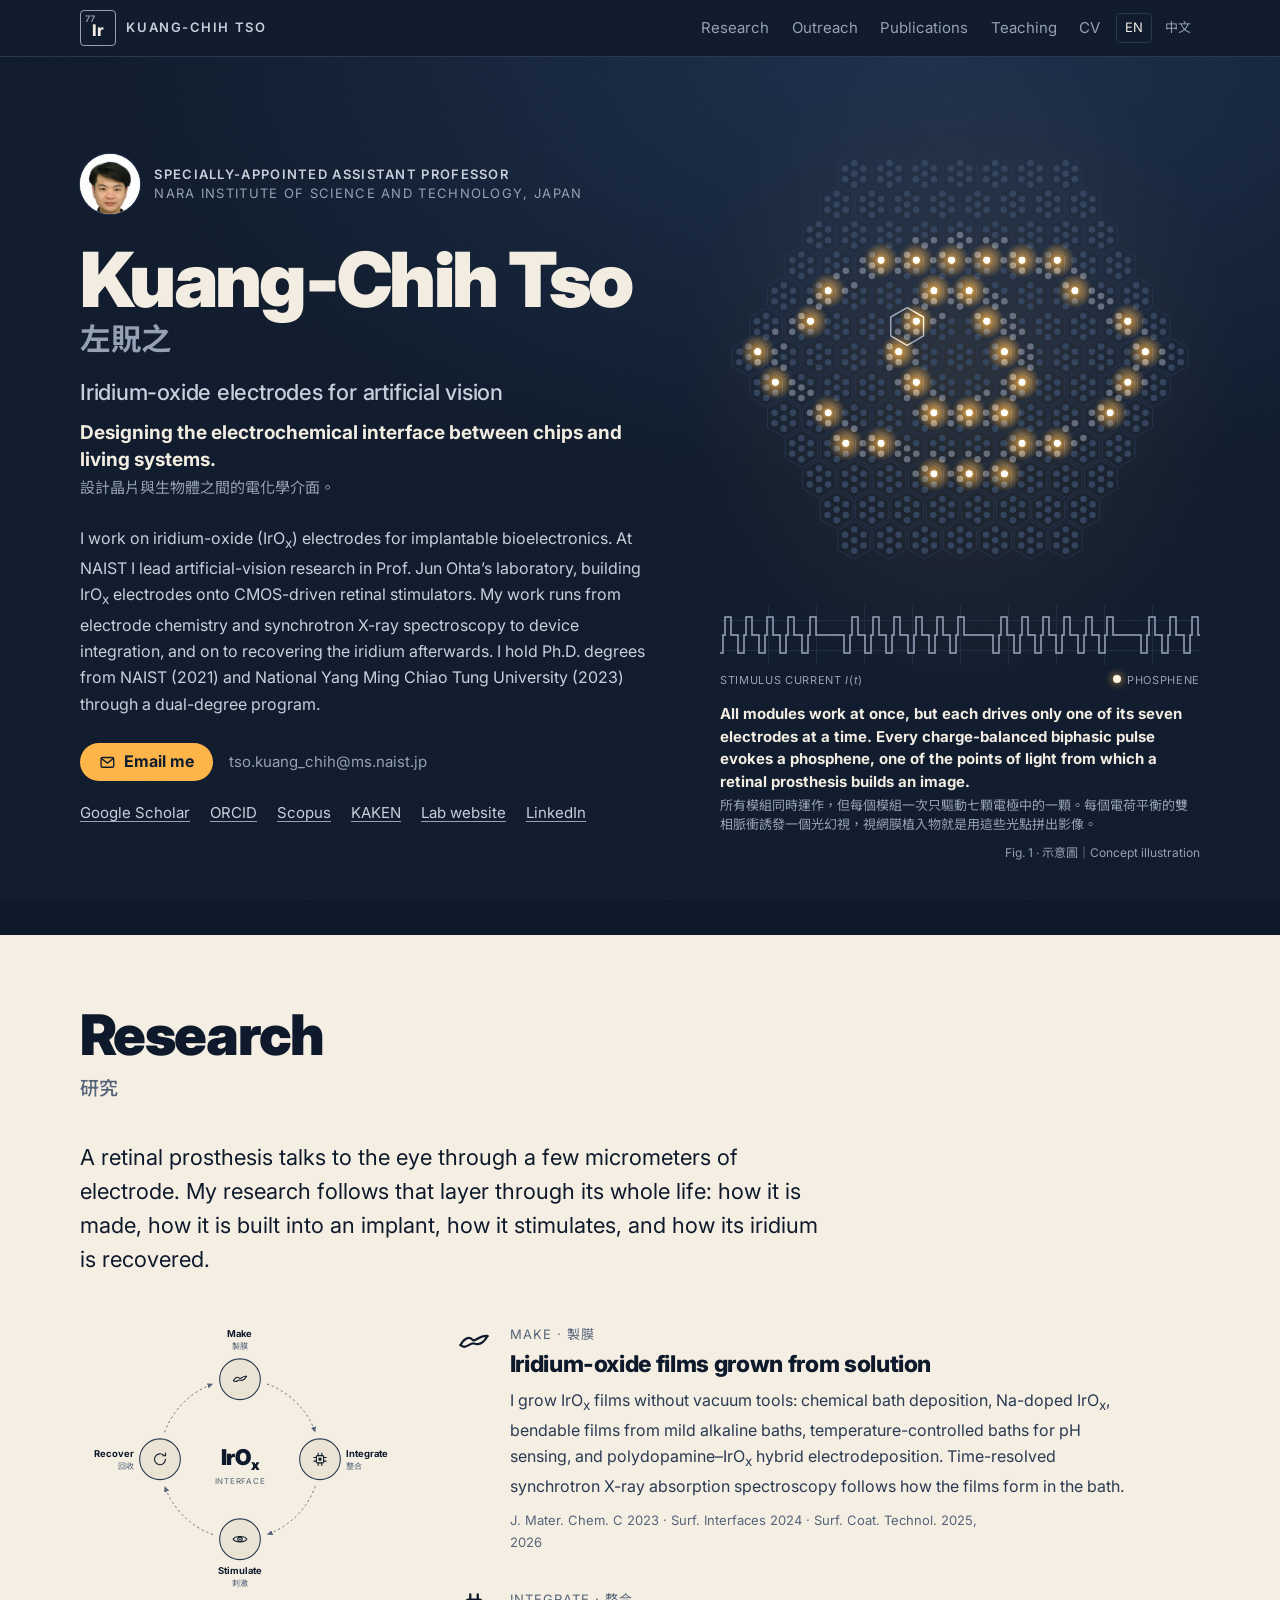
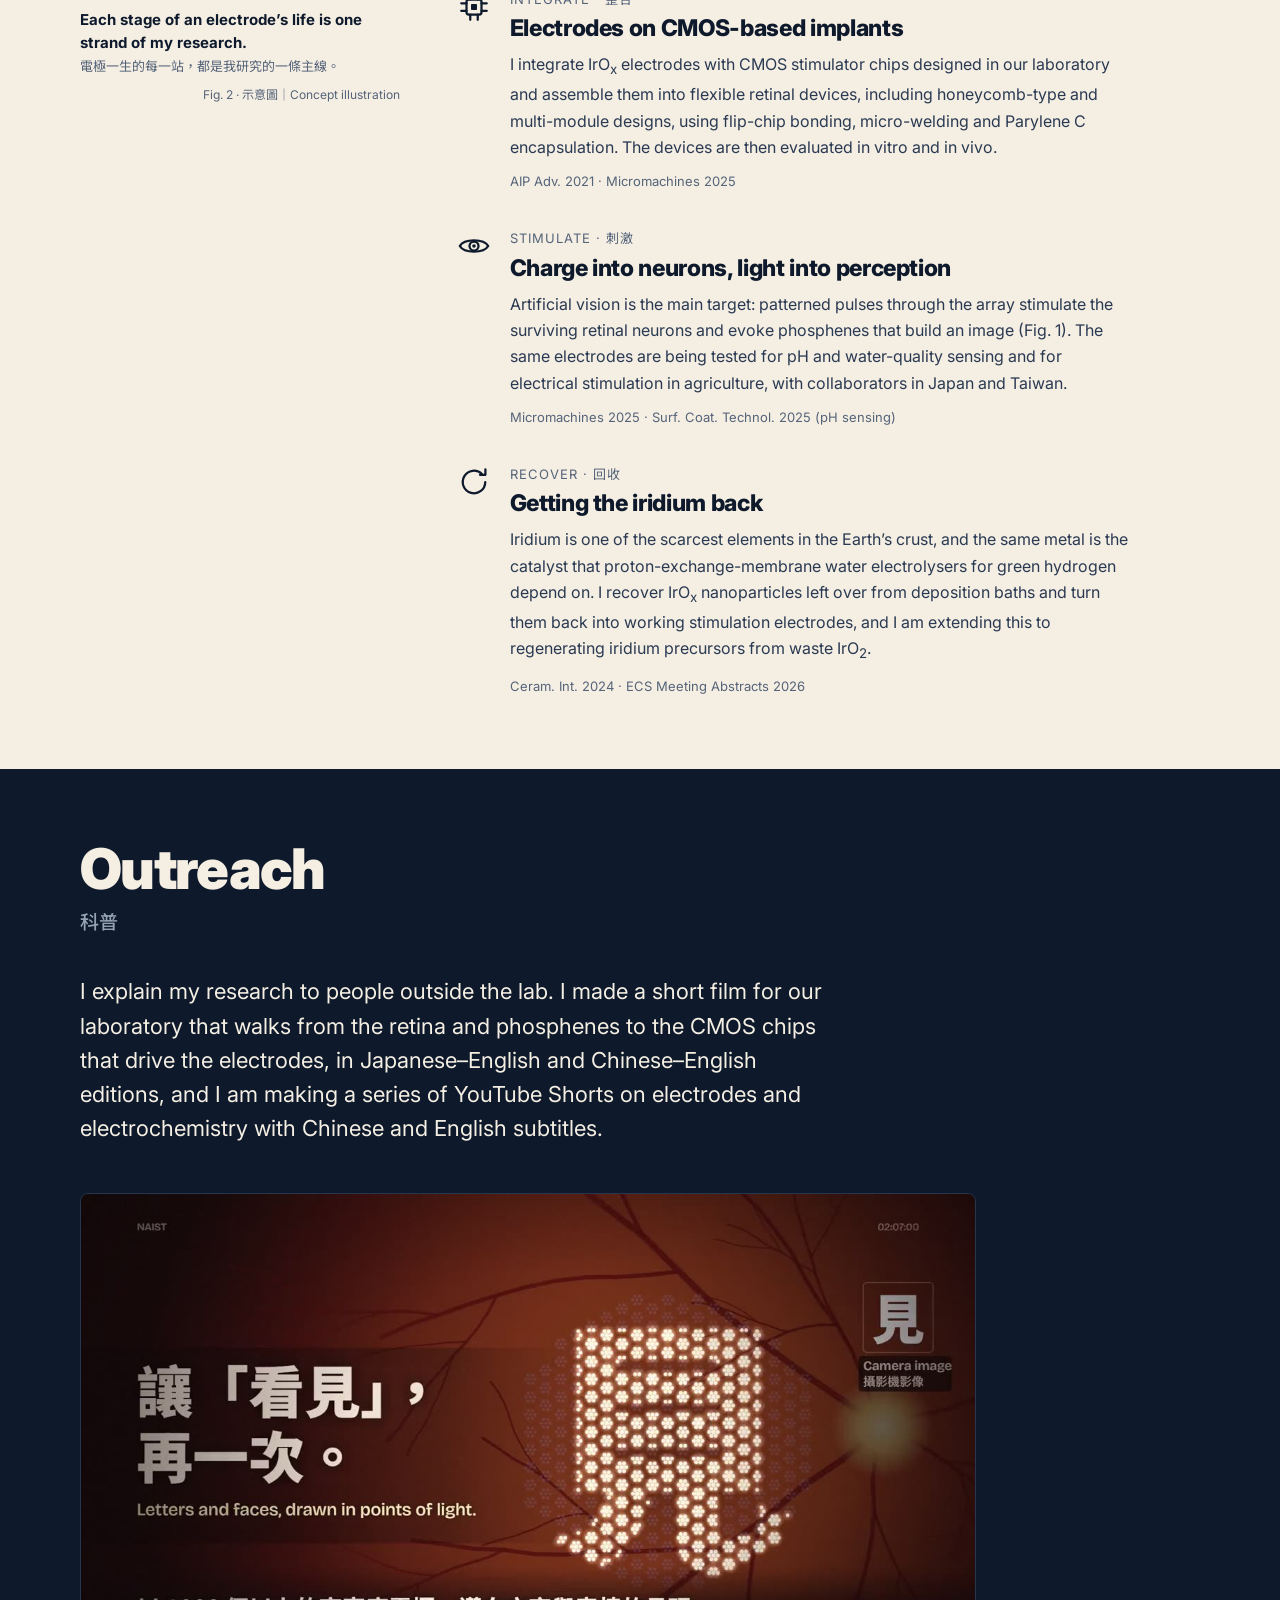
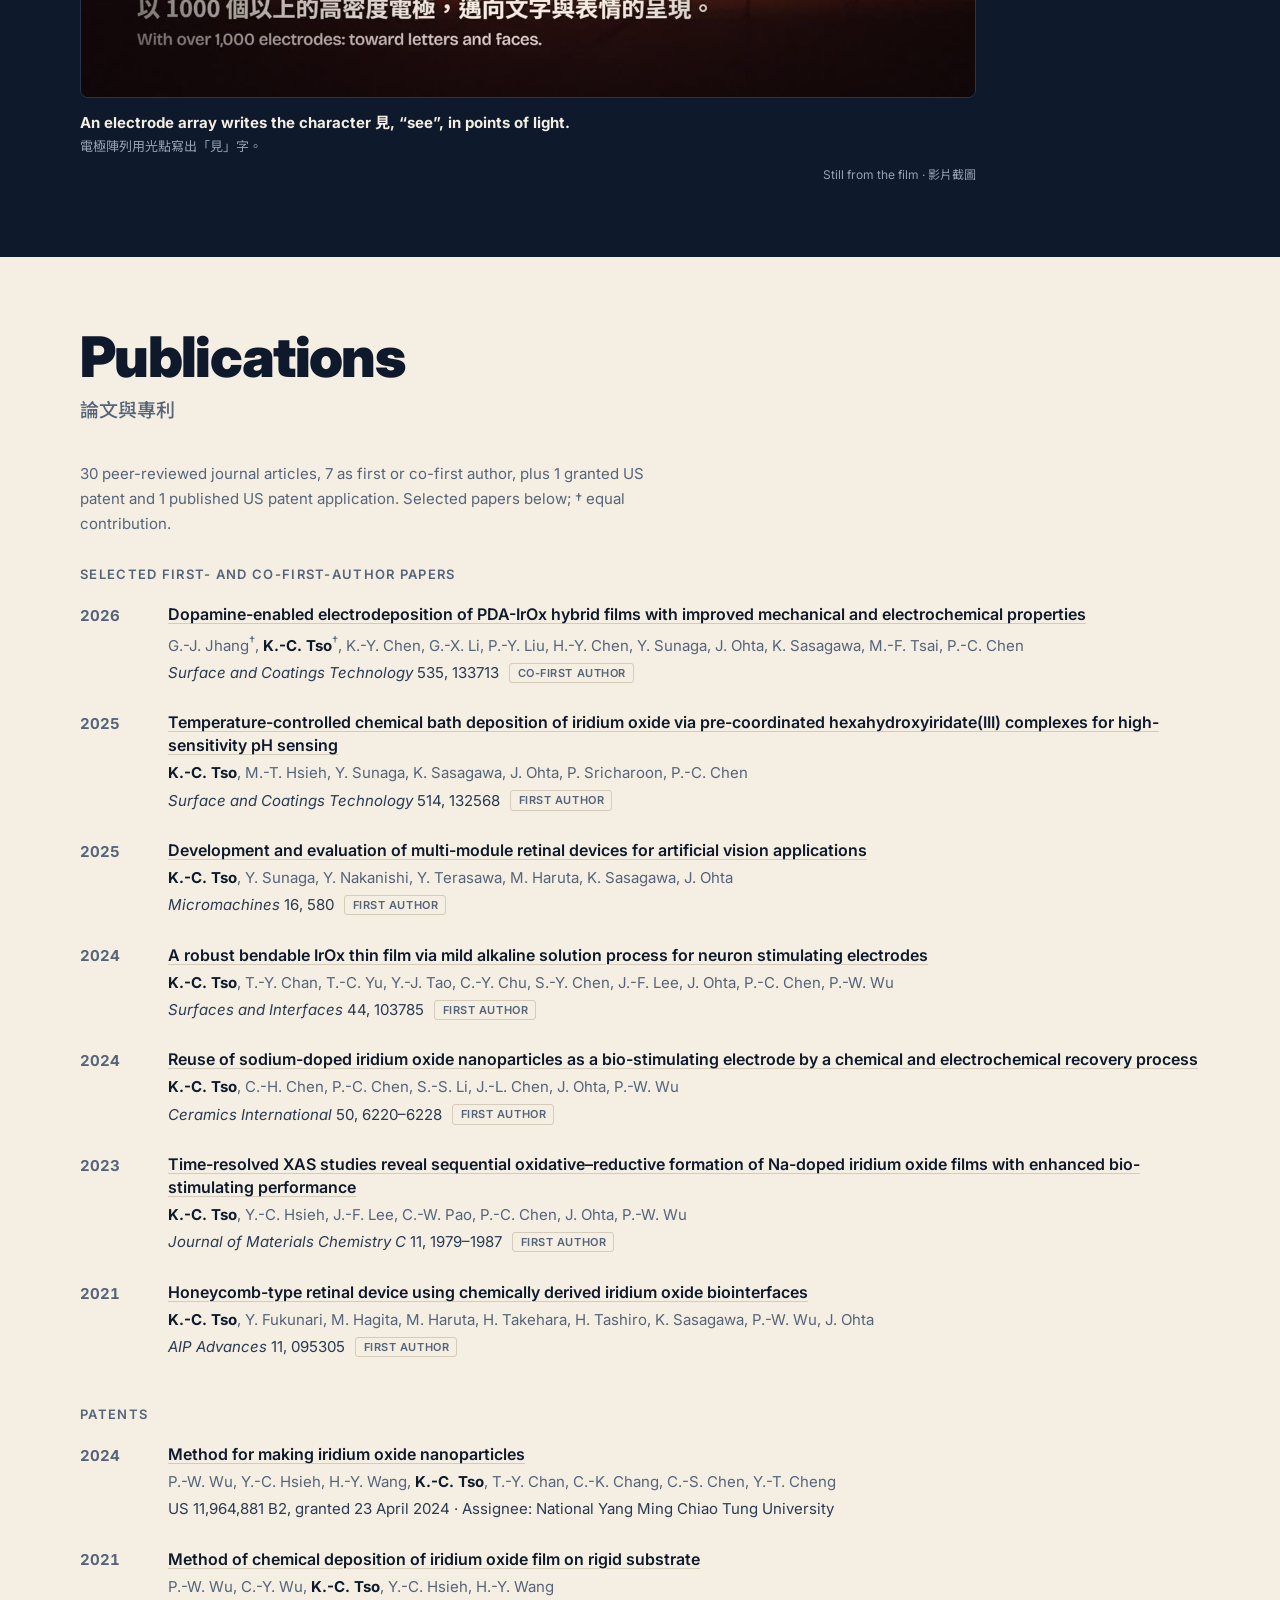
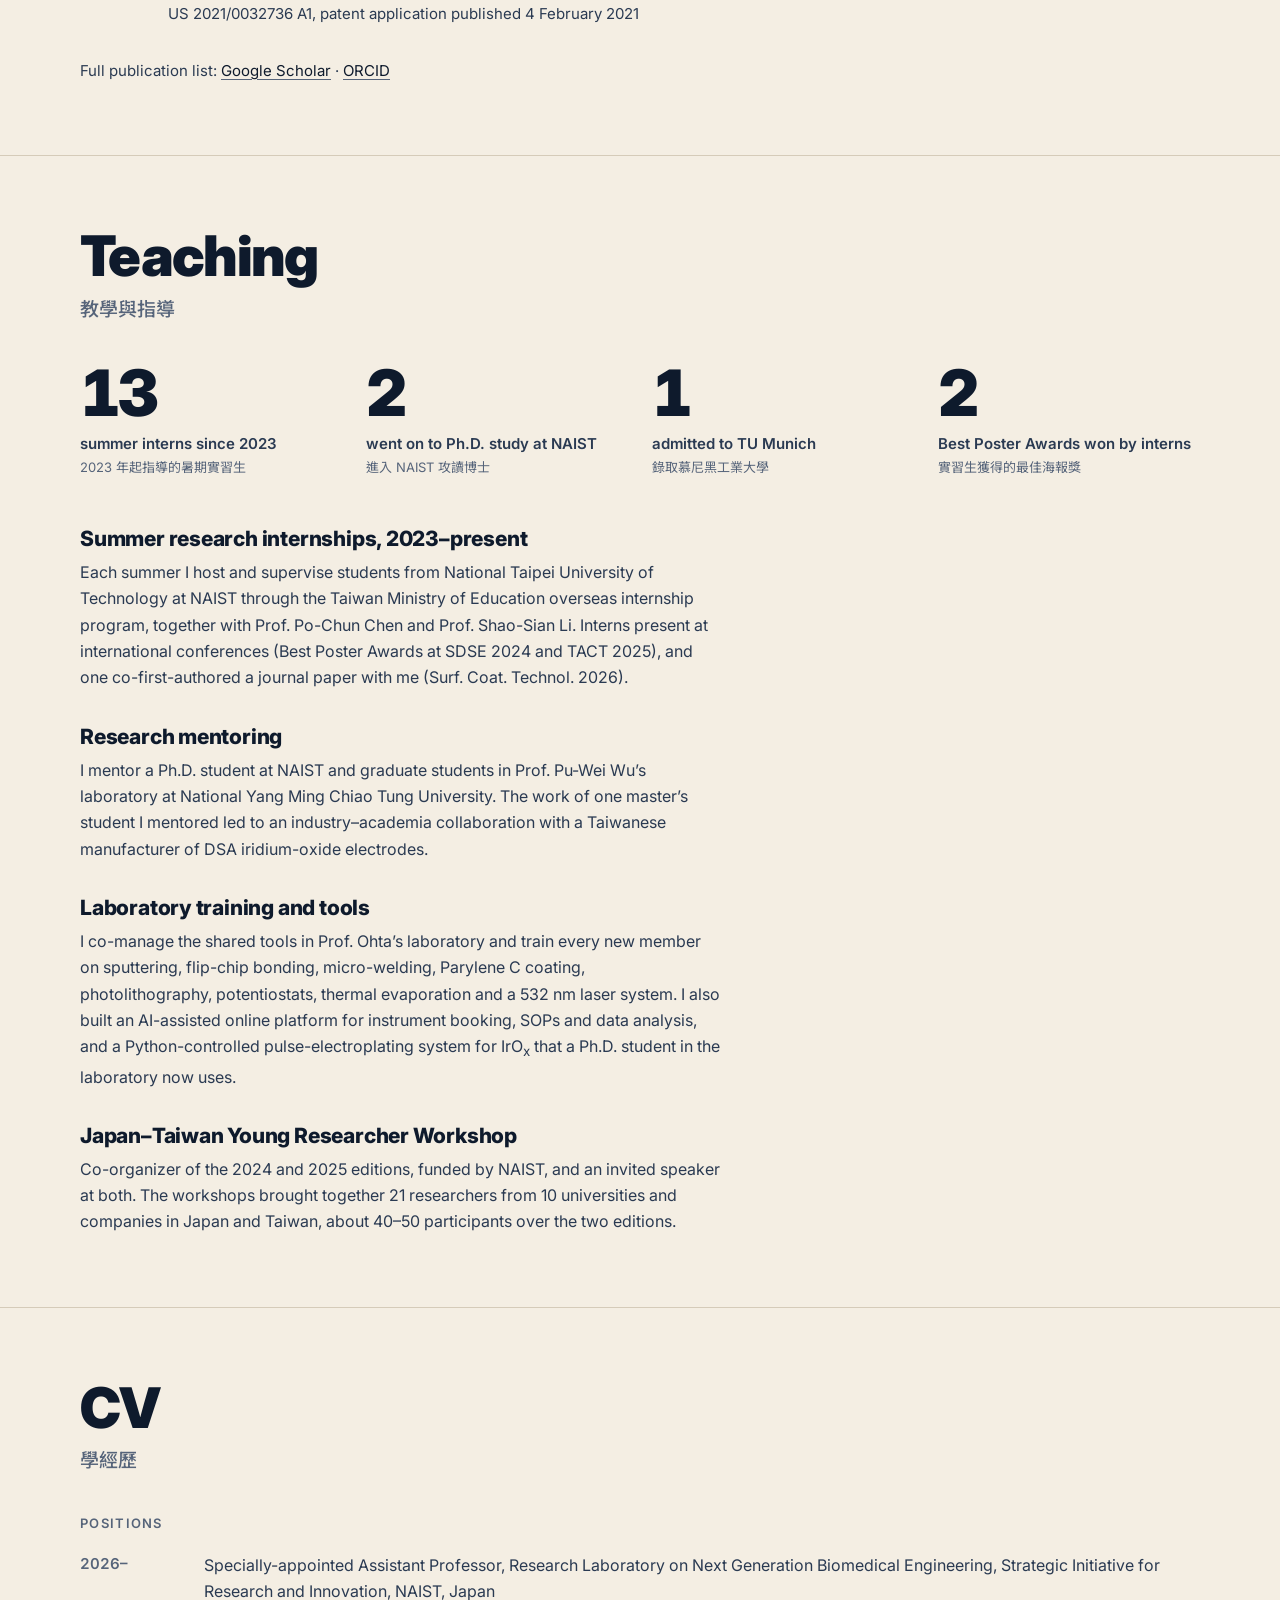
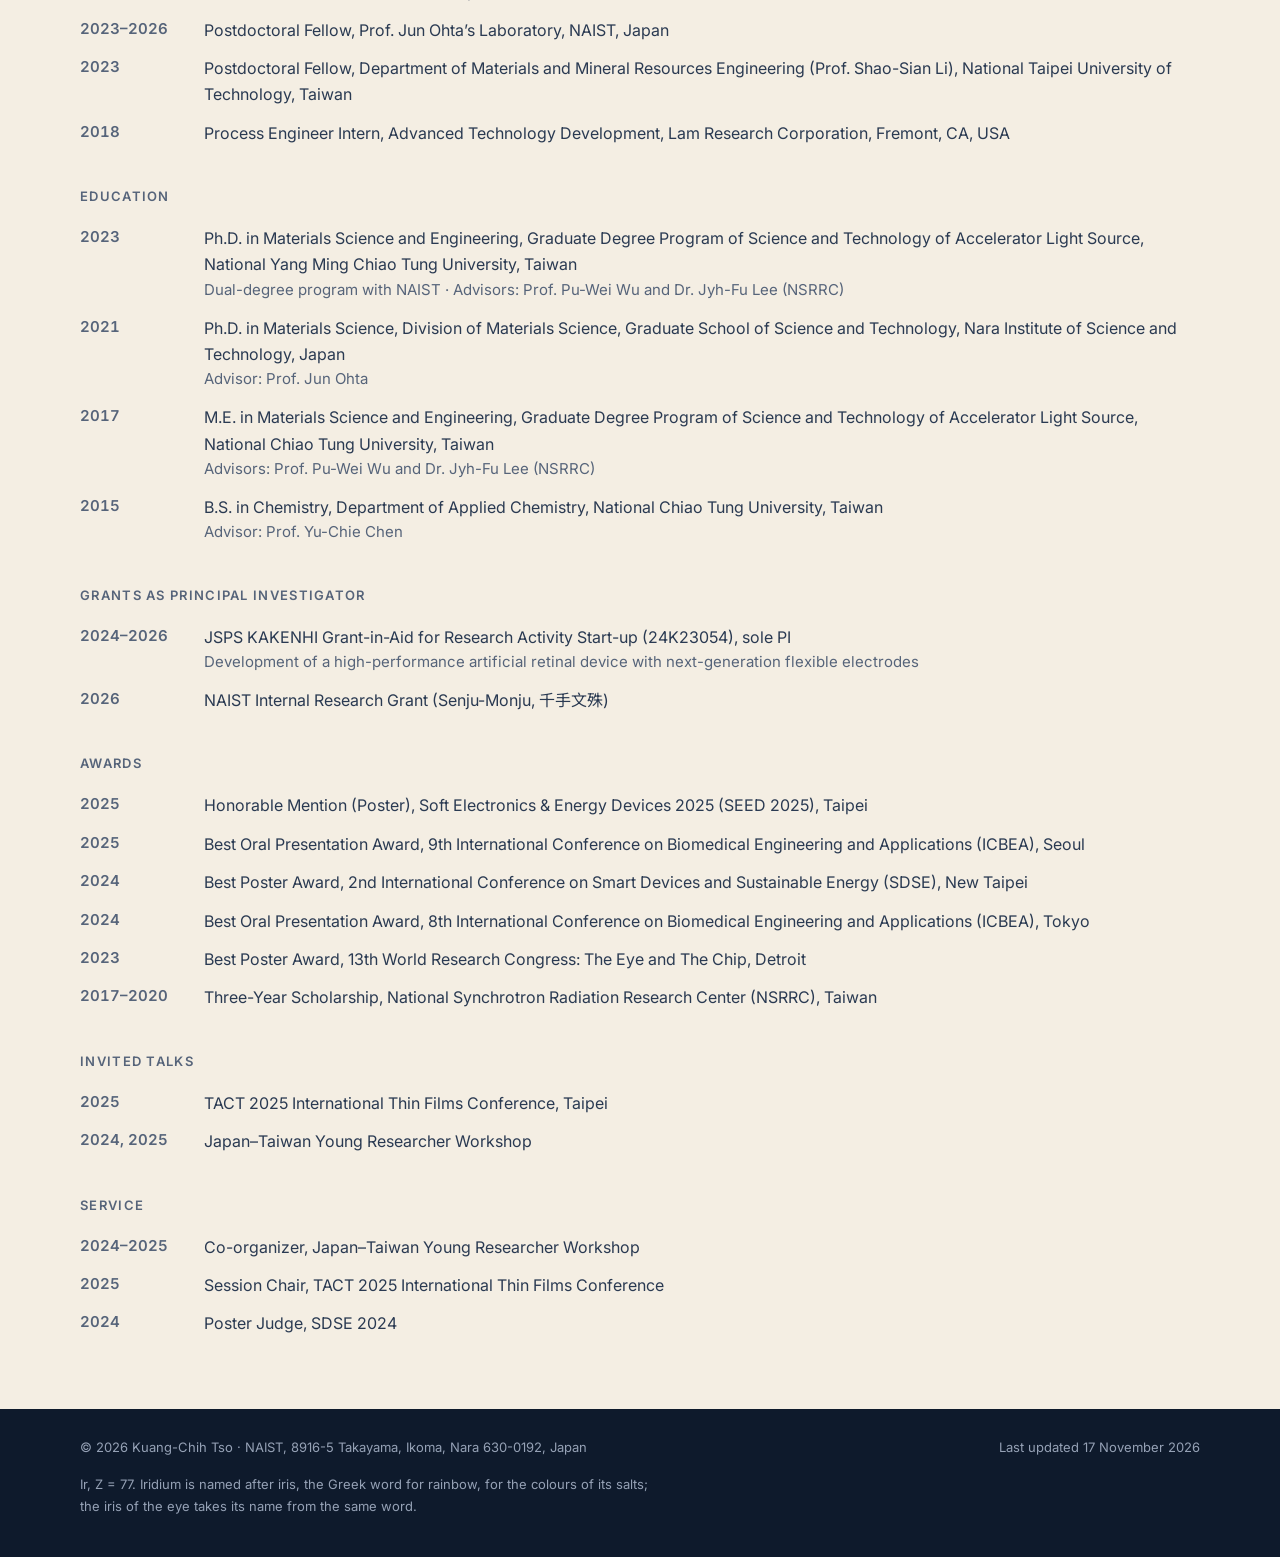
==== commit 060832ab: "Fig. 1: one electrode per module at a time, and a blinking eye - Follow the CMOS multi-module device" ====
--- a/index.html
+++ b/index.html
@@ -106,12 +106,12 @@
       </div>
 
       <figure class="fig1" data-fig1>
-        <canvas class="fig-array" role="img" aria-label="Schematic: an array of hexagonal electrode modules with seven electrodes each. Electrodes forming the outline and iris of an eye glow as phosphenes."></canvas>
-        <canvas class="fig-trace" role="img" aria-label="Trace of charge-balanced biphasic current pulses, one for each module driven."></canvas>
-        <div class="fig-legend" aria-hidden="true"><span>stimulus current I(t)</span><span><span class="dot"></span>phosphene</span></div>
+        <canvas class="fig-array" role="img" aria-label="Schematic: an array of hexagonal electrode modules with seven electrodes each. All modules work at once, each lighting one of its electrodes at a time, and the lit electrodes trace the outline and iris of an eye as phosphenes."></canvas>
+        <canvas class="fig-trace" role="img" aria-label="Trace of the current from the outlined module: one charge-balanced biphasic pulse for each of its electrodes, in turn."></canvas>
+        <div class="fig-legend" aria-hidden="true"><span>stimulus current <span class="sym"><i>I</i>(<i>t</i>)</span></span><span><span class="dot"></span>phosphene</span></div>
         <figcaption>
-          <span class="cap-1">Charge-balanced biphasic pulses drive the modules one at a time and light up phosphenes, the points of light from which a retinal prosthesis builds an image.</span>
-          <span class="cap-2" lang="zh-Hant">電荷平衡的雙相脈衝逐一驅動電極模組，點亮光幻視：視網膜植入物就是用這些光點拼出影像。</span>
+          <span class="cap-1">All modules work at once, but each drives only one of its seven electrodes at a time. Every charge-balanced biphasic pulse evokes a phosphene, one of the points of light from which a retinal prosthesis builds an image.</span>
+          <span class="cap-2" lang="zh-Hant">所有模組同時運作，但每個模組一次只驅動七顆電極中的一顆。每個電荷平衡的雙相脈衝誘發一個光幻視，視網膜植入物就是用這些光點拼出影像。</span>
           <span class="cap-tag">Fig. 1 · <span lang="zh-Hant">示意圖</span>｜Concept illustration</span>
         </figcaption>
       </figure>
--- a/assets/site.css
+++ b/assets/site.css
@@ -288,6 +288,7 @@
   text-transform: uppercase;
   color: var(--ink-3);
 }
+.fig-legend .sym { text-transform: none; }
 .fig-legend .dot { display: inline-block; width: 0.5rem; height: 0.5rem; border-radius: 50%; background: var(--fig-core); box-shadow: 0 0 8px var(--amber); margin-right: 0.4rem; vertical-align: 0.05em; }
 
 /* film-style captions: a bold line, its translation, and a source tag */
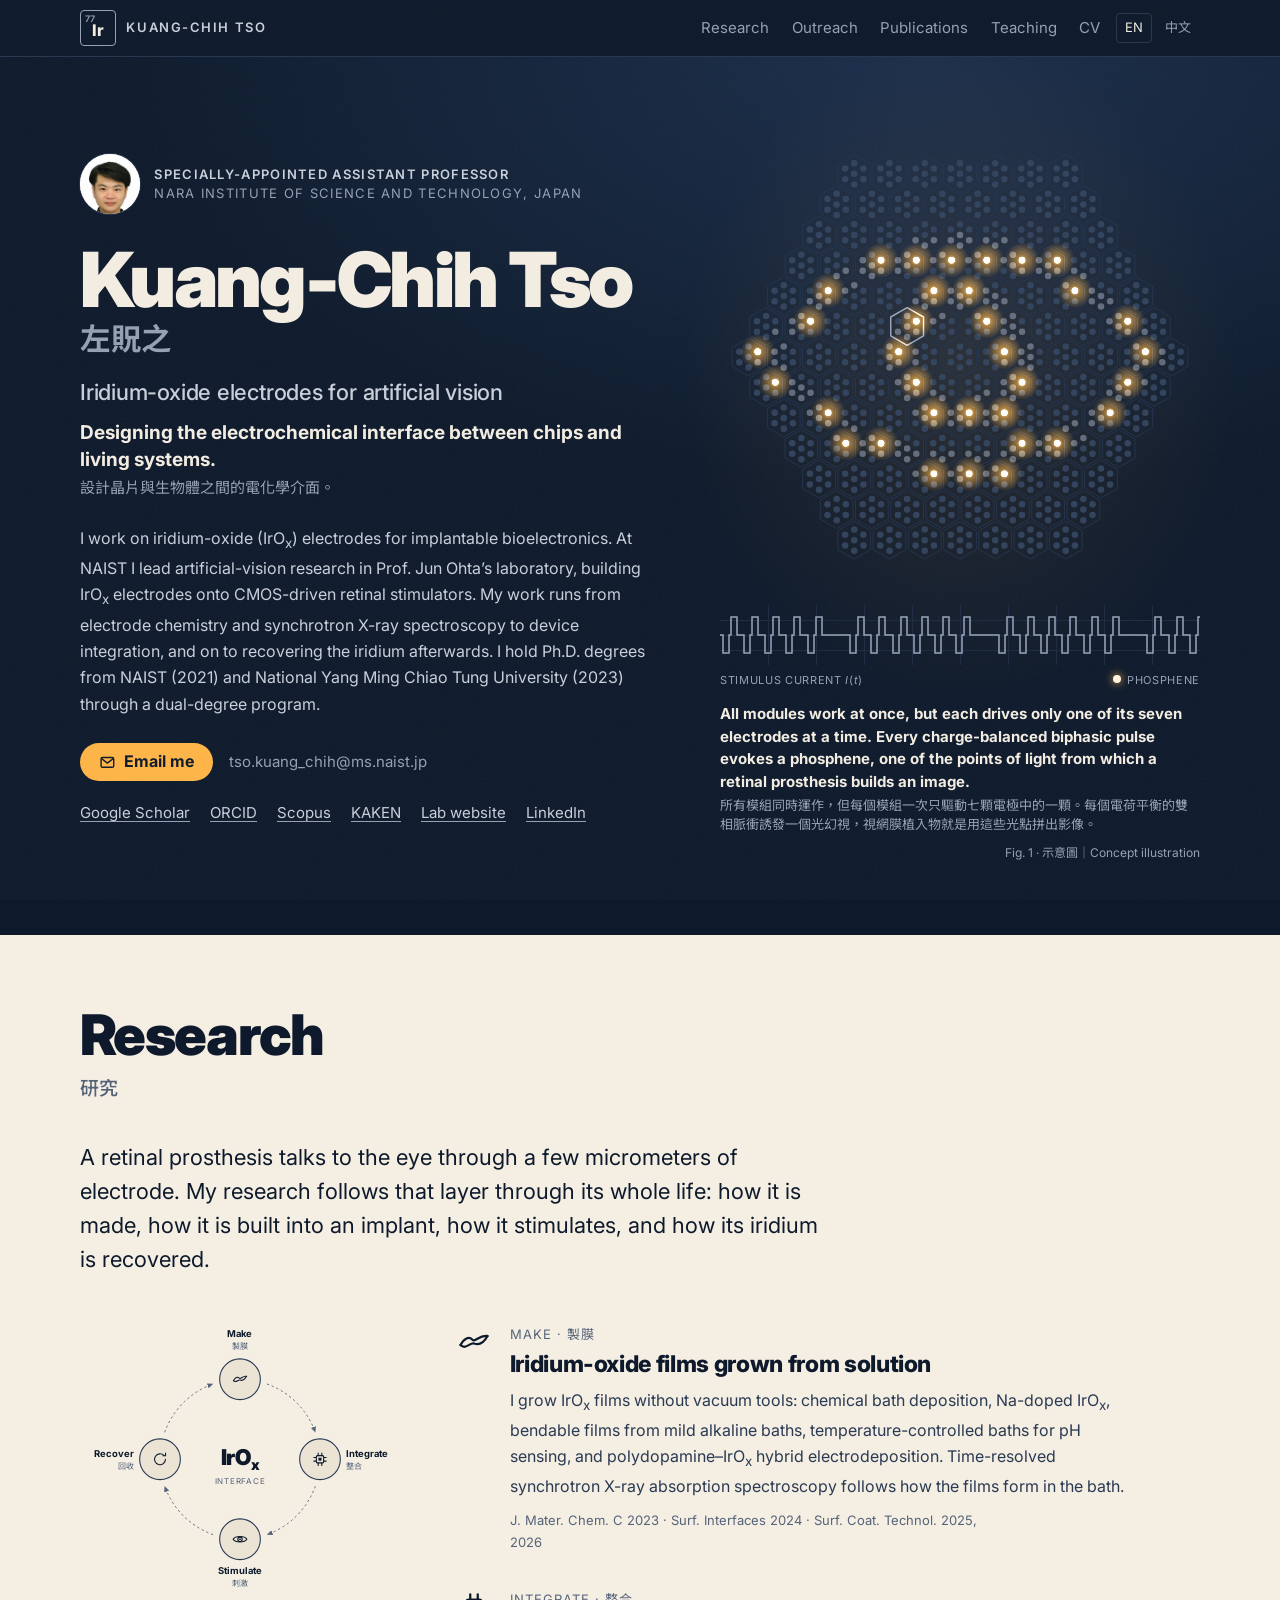
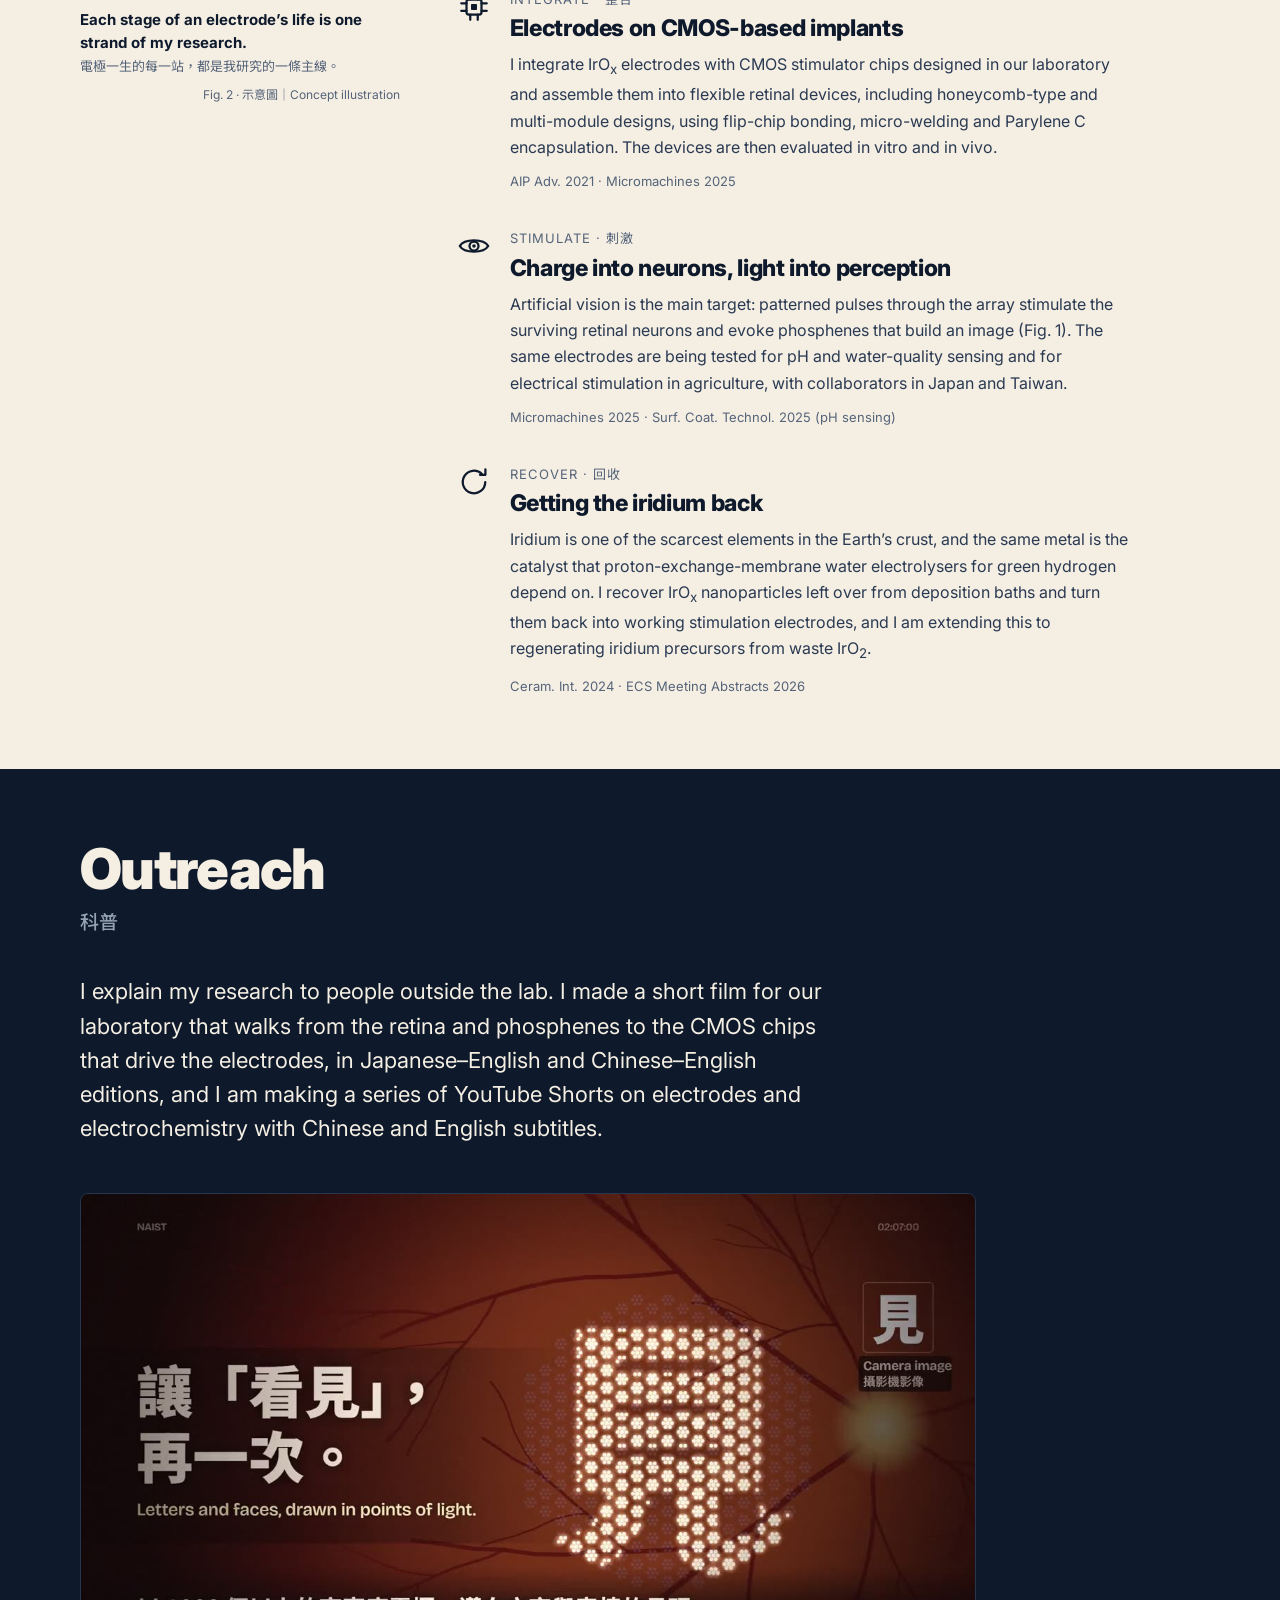
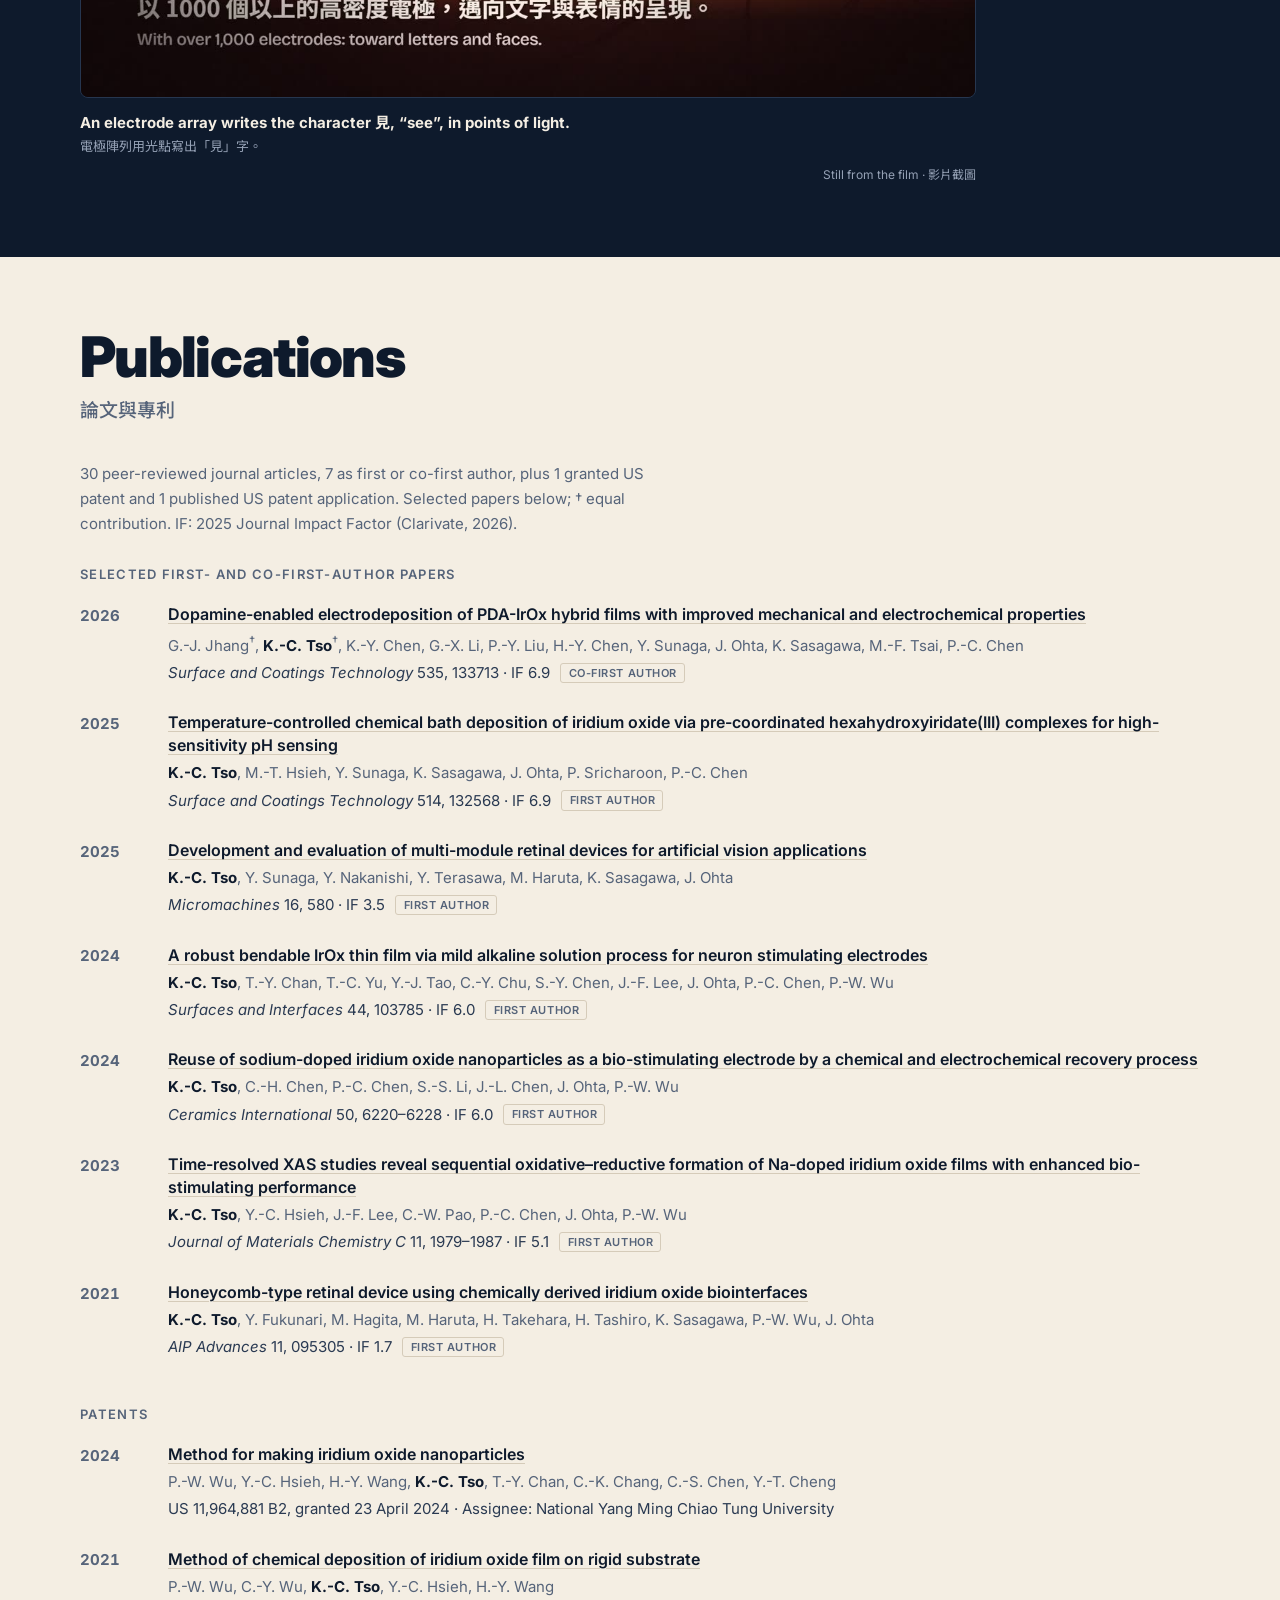
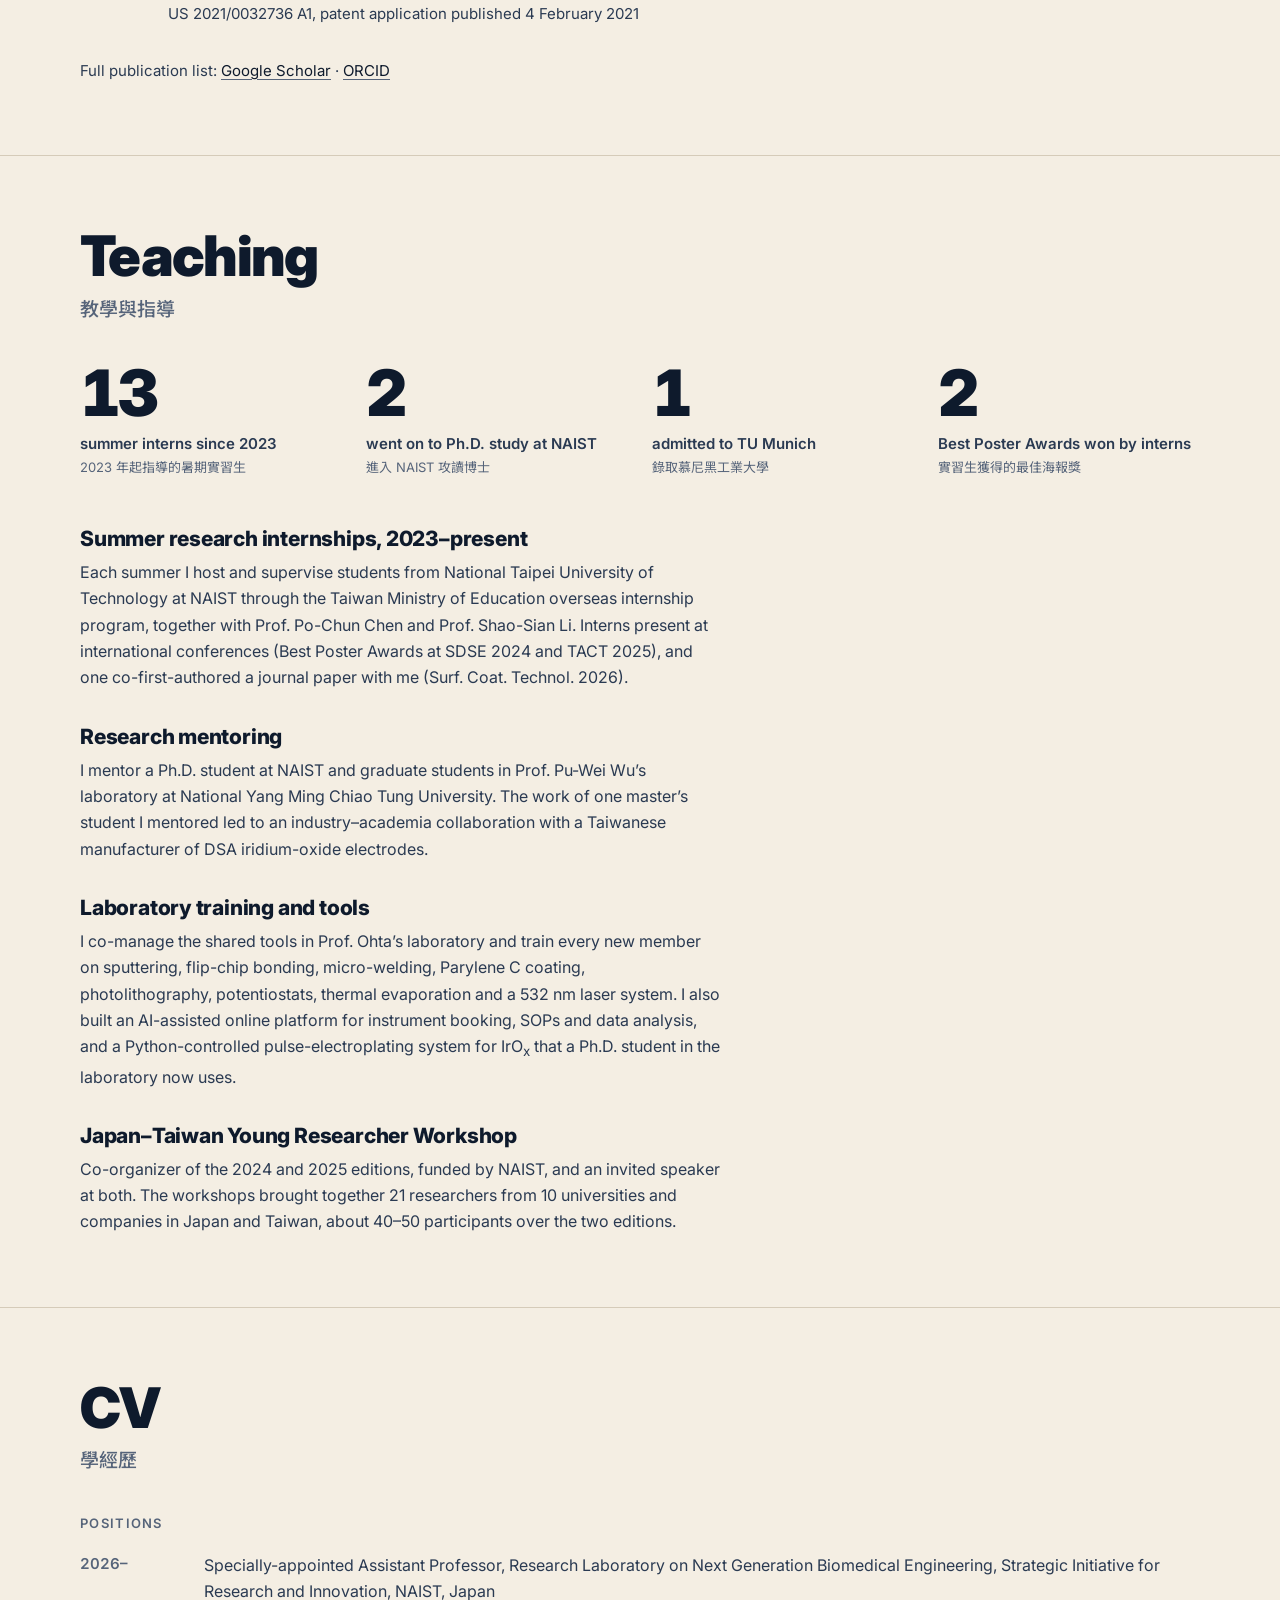
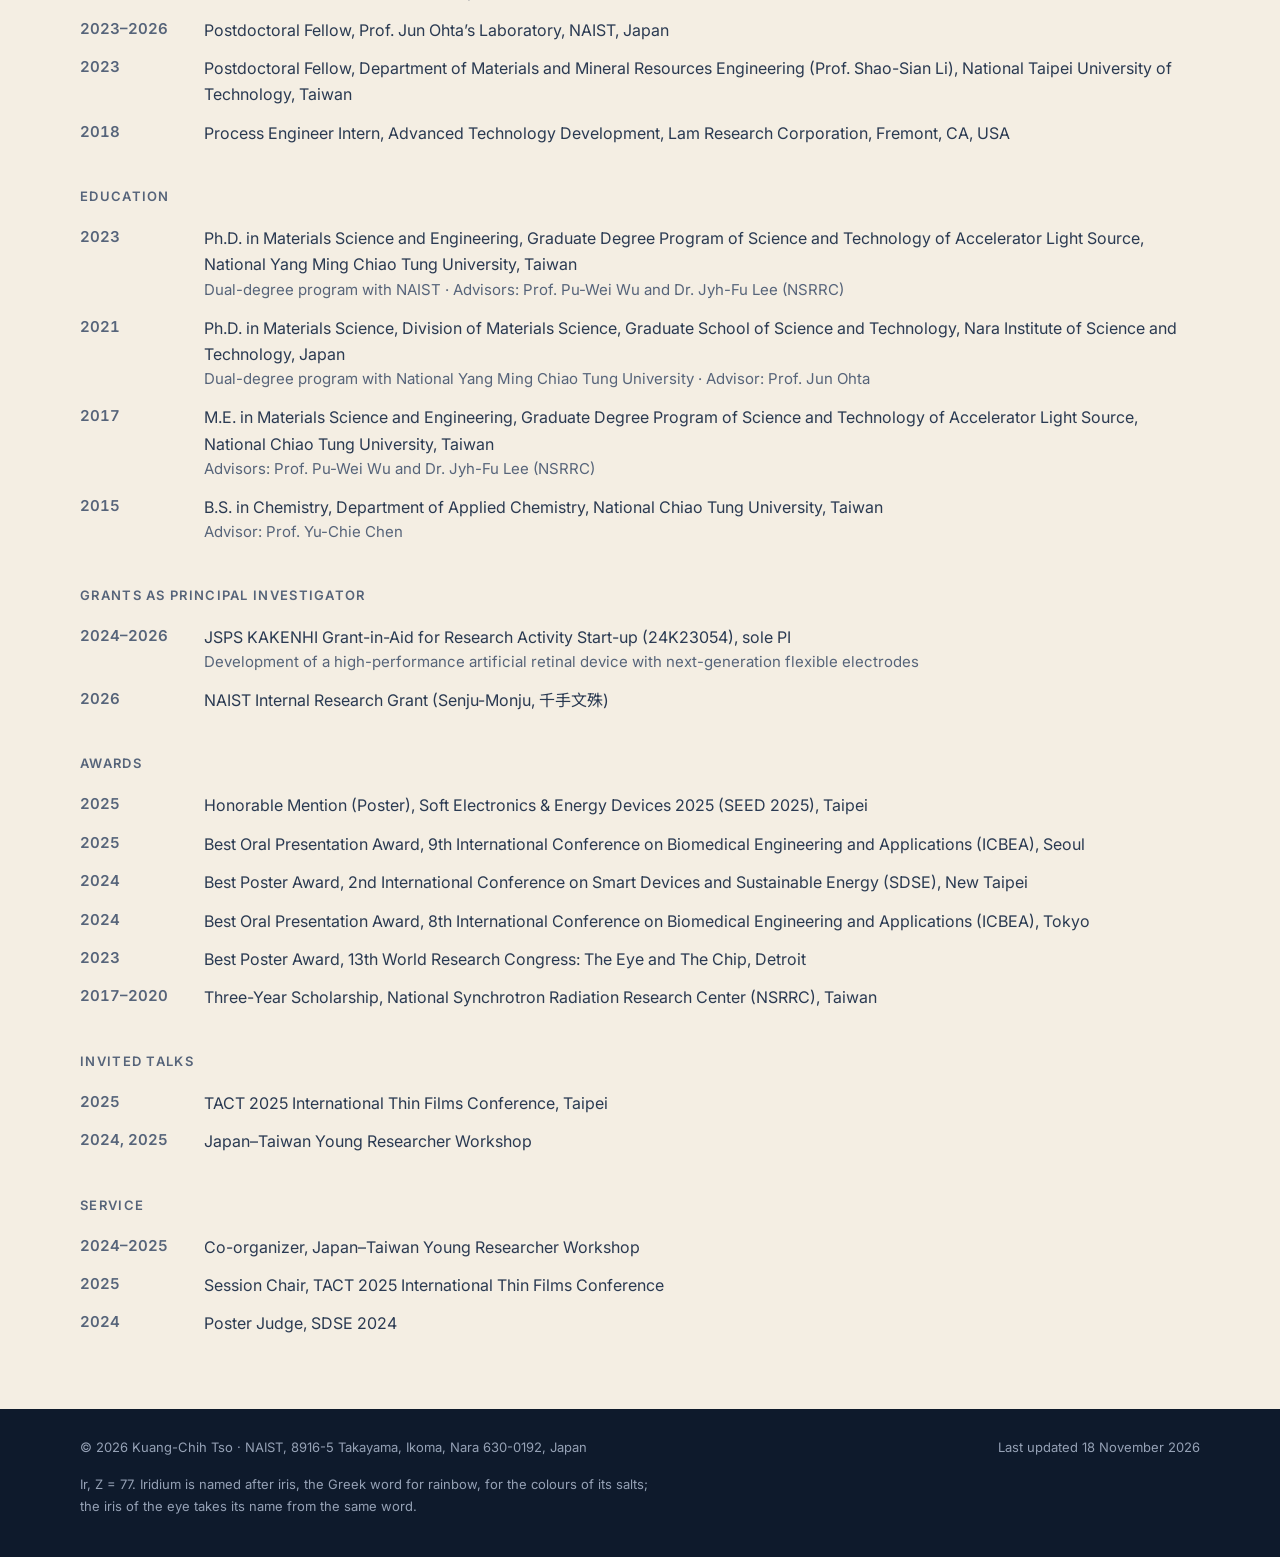
==== commit afb44467: "Mark journal impact factors; note the NAIST dual degree - Publications: each selected paper shows it" ====
--- a/index.html
+++ b/index.html
@@ -243,7 +243,7 @@
         <h2 id="pubs-title">Publications</h2>
         <p class="sec-alt" lang="zh-Hant">論文與專利</p>
       </div>
-      <p class="note">30 peer-reviewed journal articles, 7 as first or co-first author, plus 1 granted US patent and 1 published US patent application. Selected papers below; † equal contribution.</p>
+      <p class="note">30 peer-reviewed journal articles, 7 as first or co-first author, plus 1 granted US patent and 1 published US patent application. Selected papers below; † equal contribution. IF: 2025 Journal Impact Factor (Clarivate, 2026).</p>
       <h3 class="sub">Selected first- and co-first-author papers</h3>
       <ol class="entries">
         <li class="entry">
@@ -251,7 +251,7 @@
           <div>
             <p class="title"><a href="https://doi.org/10.1016/j.surfcoat.2026.133713">Dopamine-enabled electrodeposition of PDA-IrOx hybrid films with improved mechanical and electrochemical properties</a></p>
             <p class="authors">G.-J. Jhang<sup>†</sup>, <b>K.-C. Tso</b><sup>†</sup>, K.-Y. Chen, G.-X. Li, P.-Y. Liu, H.-Y. Chen, Y. Sunaga, J. Ohta, K. Sasagawa, M.-F. Tsai, P.-C. Chen</p>
-            <p class="venue"><i>Surface and Coatings Technology</i> 535, 133713 <span class="role">Co-first author</span></p>
+            <p class="venue"><i>Surface and Coatings Technology</i> 535, 133713 · IF&nbsp;6.9 <span class="role">Co-first author</span></p>
           </div>
         </li>
         <li class="entry">
@@ -259,7 +259,7 @@
           <div>
             <p class="title"><a href="https://doi.org/10.1016/j.surfcoat.2025.132568">Temperature-controlled chemical bath deposition of iridium oxide via pre-coordinated hexahydroxyiridate(III) complexes for high-sensitivity pH sensing</a></p>
             <p class="authors"><b>K.-C. Tso</b>, M.-T. Hsieh, Y. Sunaga, K. Sasagawa, J. Ohta, P. Sricharoon, P.-C. Chen</p>
-            <p class="venue"><i>Surface and Coatings Technology</i> 514, 132568 <span class="role">First author</span></p>
+            <p class="venue"><i>Surface and Coatings Technology</i> 514, 132568 · IF&nbsp;6.9 <span class="role">First author</span></p>
           </div>
         </li>
         <li class="entry">
@@ -267,7 +267,7 @@
           <div>
             <p class="title"><a href="https://doi.org/10.3390/mi16050580">Development and evaluation of multi-module retinal devices for artificial vision applications</a></p>
             <p class="authors"><b>K.-C. Tso</b>, Y. Sunaga, Y. Nakanishi, Y. Terasawa, M. Haruta, K. Sasagawa, J. Ohta</p>
-            <p class="venue"><i>Micromachines</i> 16, 580 <span class="role">First author</span></p>
+            <p class="venue"><i>Micromachines</i> 16, 580 · IF&nbsp;3.5 <span class="role">First author</span></p>
           </div>
         </li>
         <li class="entry">
@@ -275,7 +275,7 @@
           <div>
             <p class="title"><a href="https://doi.org/10.1016/j.surfin.2023.103785">A robust bendable IrOx thin film via mild alkaline solution process for neuron stimulating electrodes</a></p>
             <p class="authors"><b>K.-C. Tso</b>, T.-Y. Chan, T.-C. Yu, Y.-J. Tao, C.-Y. Chu, S.-Y. Chen, J.-F. Lee, J. Ohta, P.-C. Chen, P.-W. Wu</p>
-            <p class="venue"><i>Surfaces and Interfaces</i> 44, 103785 <span class="role">First author</span></p>
+            <p class="venue"><i>Surfaces and Interfaces</i> 44, 103785 · IF&nbsp;6.0 <span class="role">First author</span></p>
           </div>
         </li>
         <li class="entry">
@@ -283,7 +283,7 @@
           <div>
             <p class="title"><a href="https://doi.org/10.1016/j.ceramint.2023.11.344">Reuse of sodium-doped iridium oxide nanoparticles as a bio-stimulating electrode by a chemical and electrochemical recovery process</a></p>
             <p class="authors"><b>K.-C. Tso</b>, C.-H. Chen, P.-C. Chen, S.-S. Li, J.-L. Chen, J. Ohta, P.-W. Wu</p>
-            <p class="venue"><i>Ceramics International</i> 50, 6220–6228 <span class="role">First author</span></p>
+            <p class="venue"><i>Ceramics International</i> 50, 6220–6228 · IF&nbsp;6.0 <span class="role">First author</span></p>
           </div>
         </li>
         <li class="entry">
@@ -291,7 +291,7 @@
           <div>
             <p class="title"><a href="https://doi.org/10.1039/D2TC02996K">Time-resolved XAS studies reveal sequential oxidative–reductive formation of Na-doped iridium oxide films with enhanced bio-stimulating performance</a></p>
             <p class="authors"><b>K.-C. Tso</b>, Y.-C. Hsieh, J.-F. Lee, C.-W. Pao, P.-C. Chen, J. Ohta, P.-W. Wu</p>
-            <p class="venue"><i>Journal of Materials Chemistry C</i> 11, 1979–1987 <span class="role">First author</span></p>
+            <p class="venue"><i>Journal of Materials Chemistry C</i> 11, 1979–1987 · IF&nbsp;5.1 <span class="role">First author</span></p>
           </div>
         </li>
         <li class="entry">
@@ -299,7 +299,7 @@
           <div>
             <p class="title"><a href="https://doi.org/10.1063/5.0058457">Honeycomb-type retinal device using chemically derived iridium oxide biointerfaces</a></p>
             <p class="authors"><b>K.-C. Tso</b>, Y. Fukunari, M. Hagita, M. Haruta, H. Takehara, H. Tashiro, K. Sasagawa, P.-W. Wu, J. Ohta</p>
-            <p class="venue"><i>AIP Advances</i> 11, 095305 <span class="role">First author</span></p>
+            <p class="venue"><i>AIP Advances</i> 11, 095305 · IF&nbsp;1.7 <span class="role">First author</span></p>
           </div>
         </li>
       </ol>
@@ -380,7 +380,7 @@
         <h3 class="sub">Education</h3>
         <dl class="rows">
           <div class="row"><dt>2023</dt><dd>Ph.D. in Materials Science and Engineering, Graduate Degree Program of Science and Technology of Accelerator Light Source, National Yang Ming Chiao Tung University, Taiwan<small>Dual-degree program with NAIST · Advisors: Prof. Pu-Wei Wu and Dr. Jyh-Fu Lee (NSRRC)</small></dd></div>
-          <div class="row"><dt>2021</dt><dd>Ph.D. in Materials Science, Division of Materials Science, Graduate School of Science and Technology, Nara Institute of Science and Technology, Japan<small>Advisor: Prof. Jun Ohta</small></dd></div>
+          <div class="row"><dt>2021</dt><dd>Ph.D. in Materials Science, Division of Materials Science, Graduate School of Science and Technology, Nara Institute of Science and Technology, Japan<small>Dual-degree program with National Yang Ming Chiao Tung University · Advisor: Prof. Jun Ohta</small></dd></div>
           <div class="row"><dt>2017</dt><dd>M.E. in Materials Science and Engineering, Graduate Degree Program of Science and Technology of Accelerator Light Source, National Chiao Tung University, Taiwan<small>Advisors: Prof. Pu-Wei Wu and Dr. Jyh-Fu Lee (NSRRC)</small></dd></div>
           <div class="row"><dt>2015</dt><dd>B.S. in Chemistry, Department of Applied Chemistry, National Chiao Tung University, Taiwan<small>Advisor: Prof. Yu-Chie Chen</small></dd></div>
         </dl>
@@ -425,7 +425,7 @@
 <footer class="site-foot stage">
   <div class="wrap">
     <span>© 2026 Kuang-Chih Tso · NAIST, 8916-5 Takayama, Ikoma, Nara 630-0192, Japan</span>
-    <span>Last updated 17 November 2026</span>
+    <span>Last updated 18 November 2026</span>
     <p class="colophon">Ir, Z = 77. Iridium is named after iris, the Greek word for rainbow, for the colours of its salts; the iris of the eye takes its name from the same word.</p>
   </div>
 </footer>
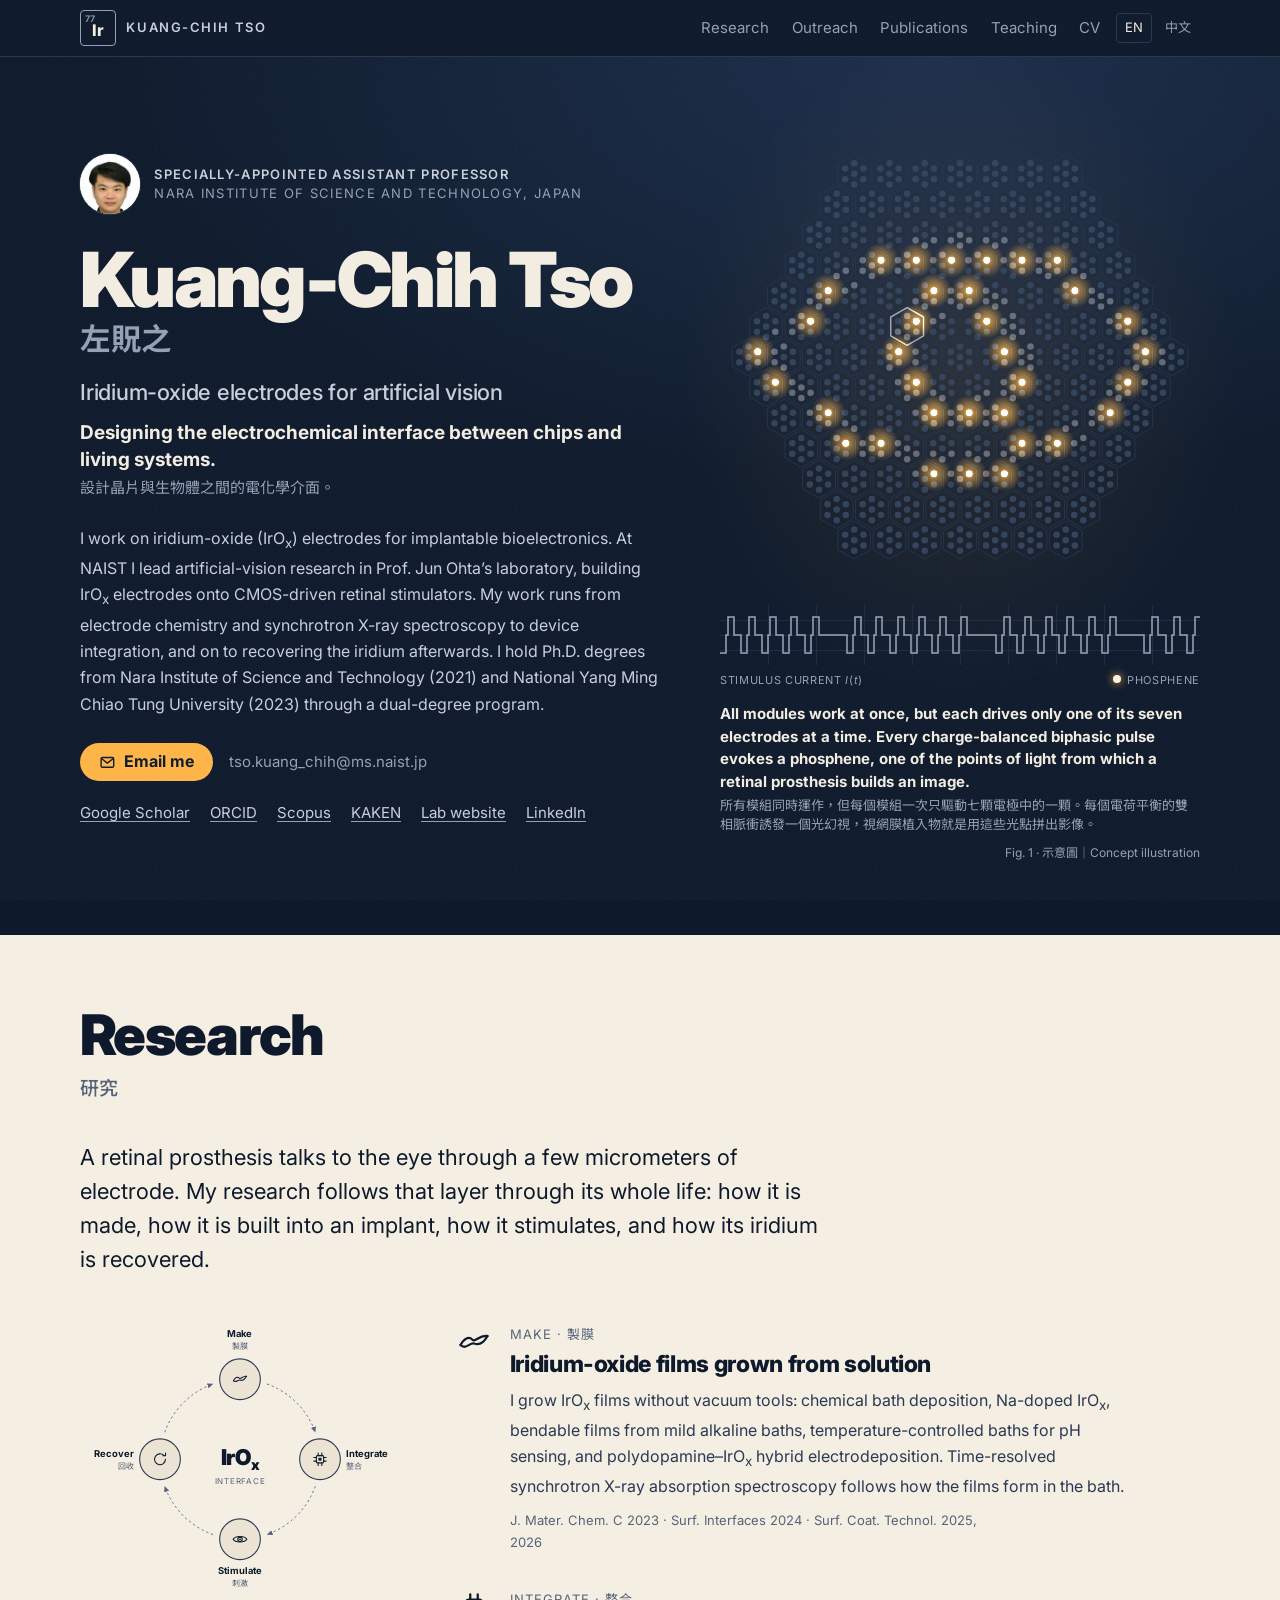
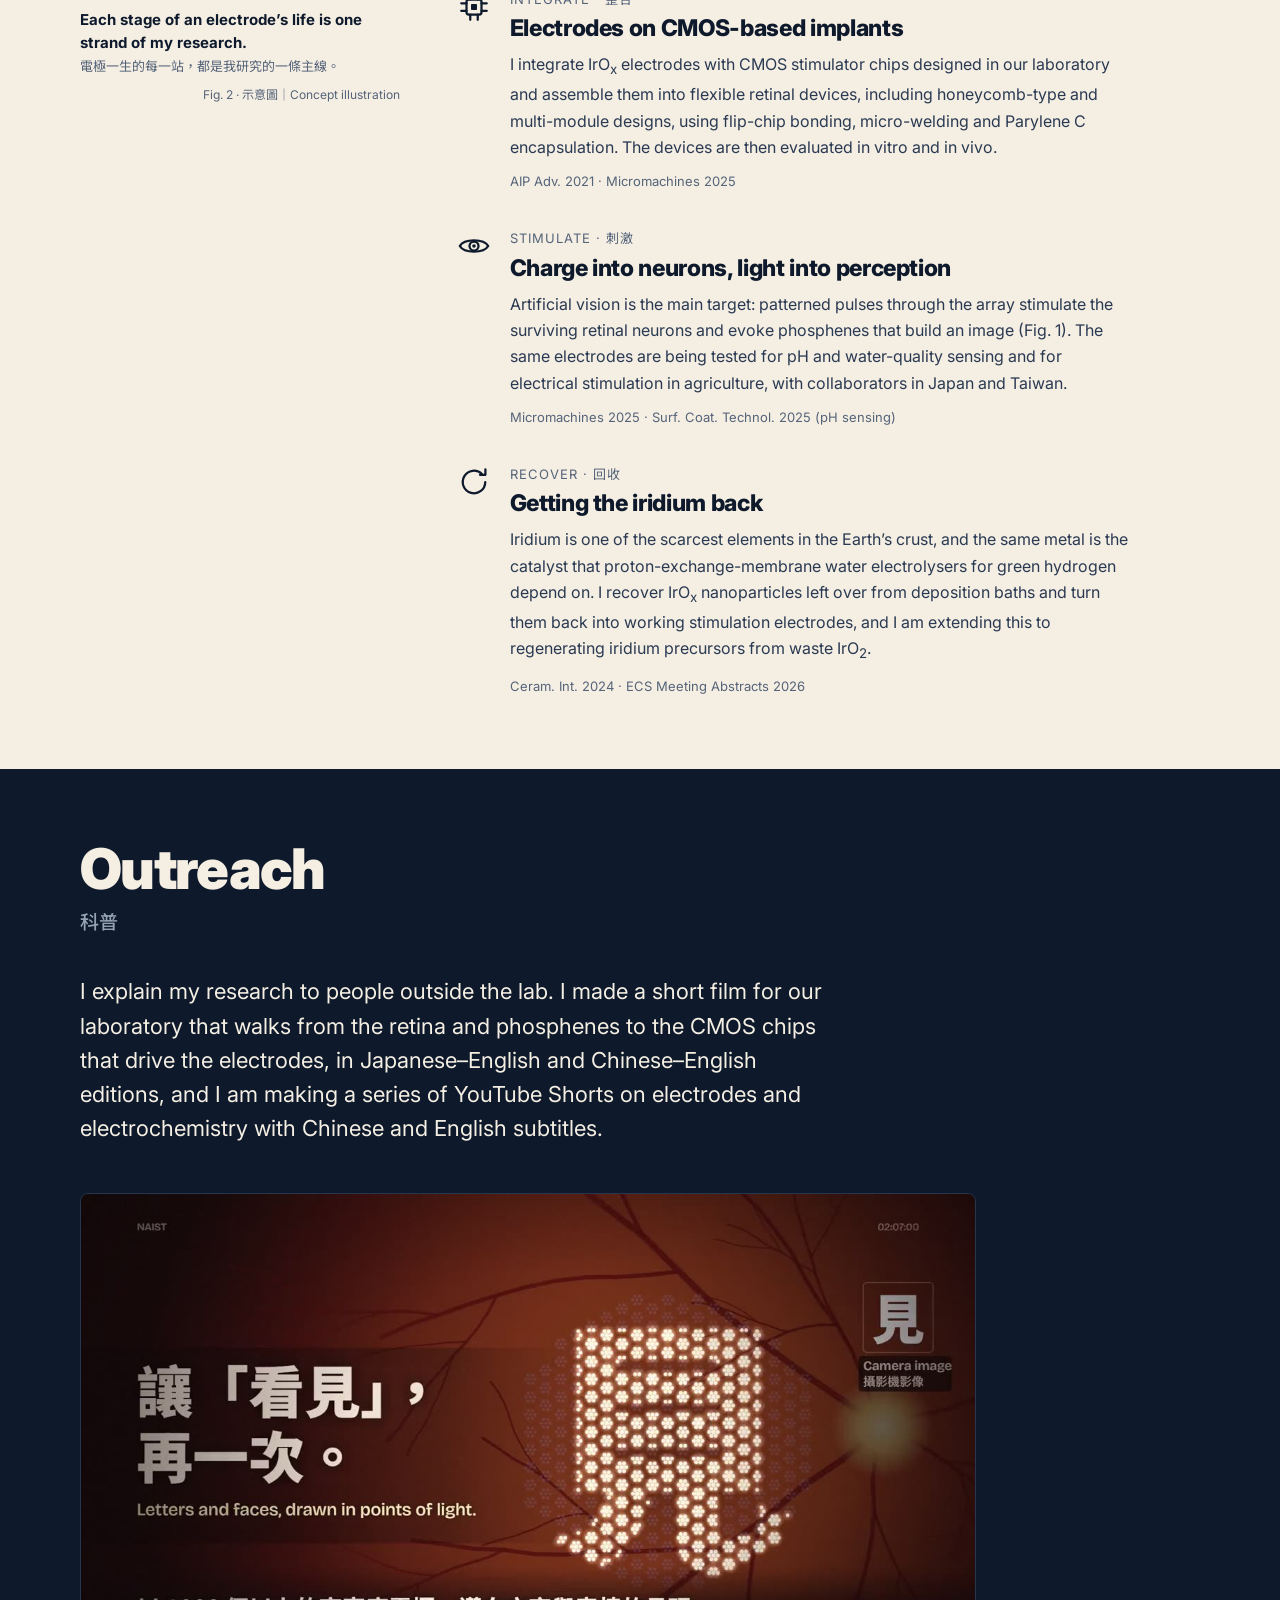
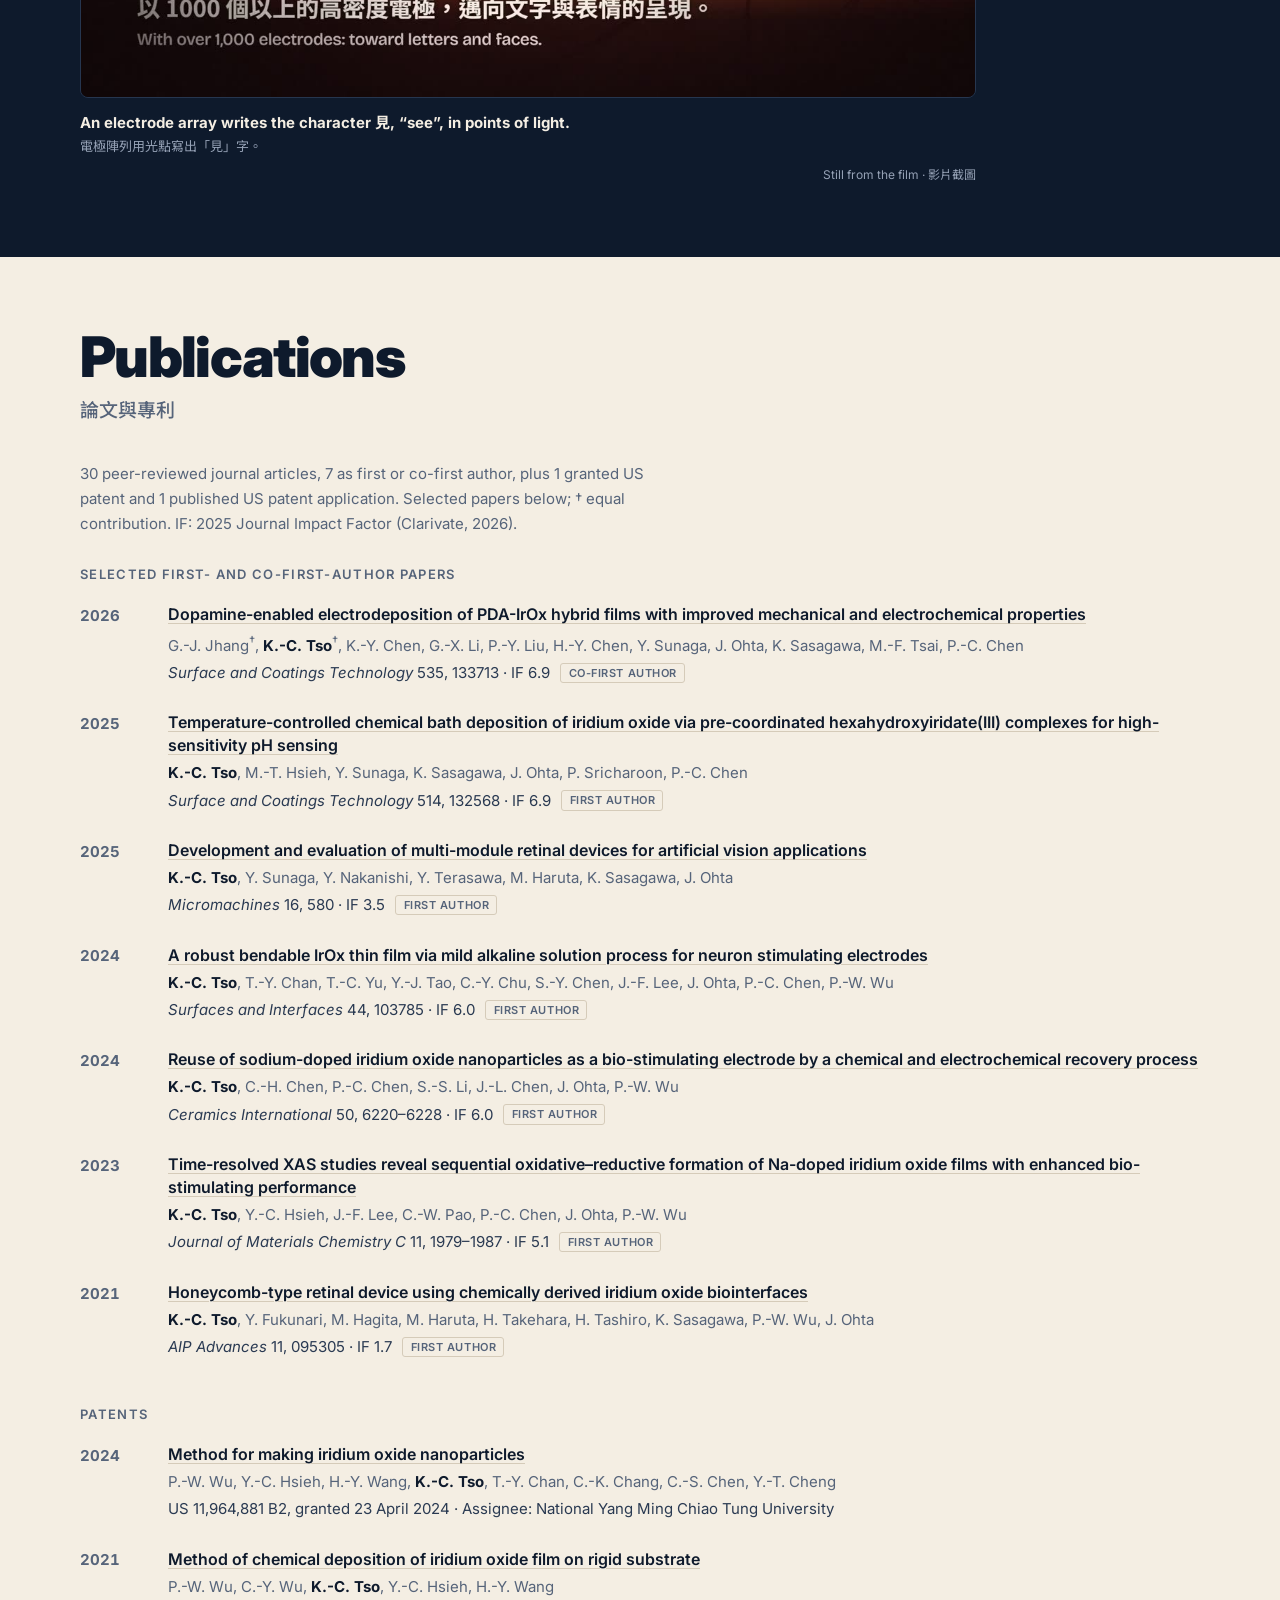
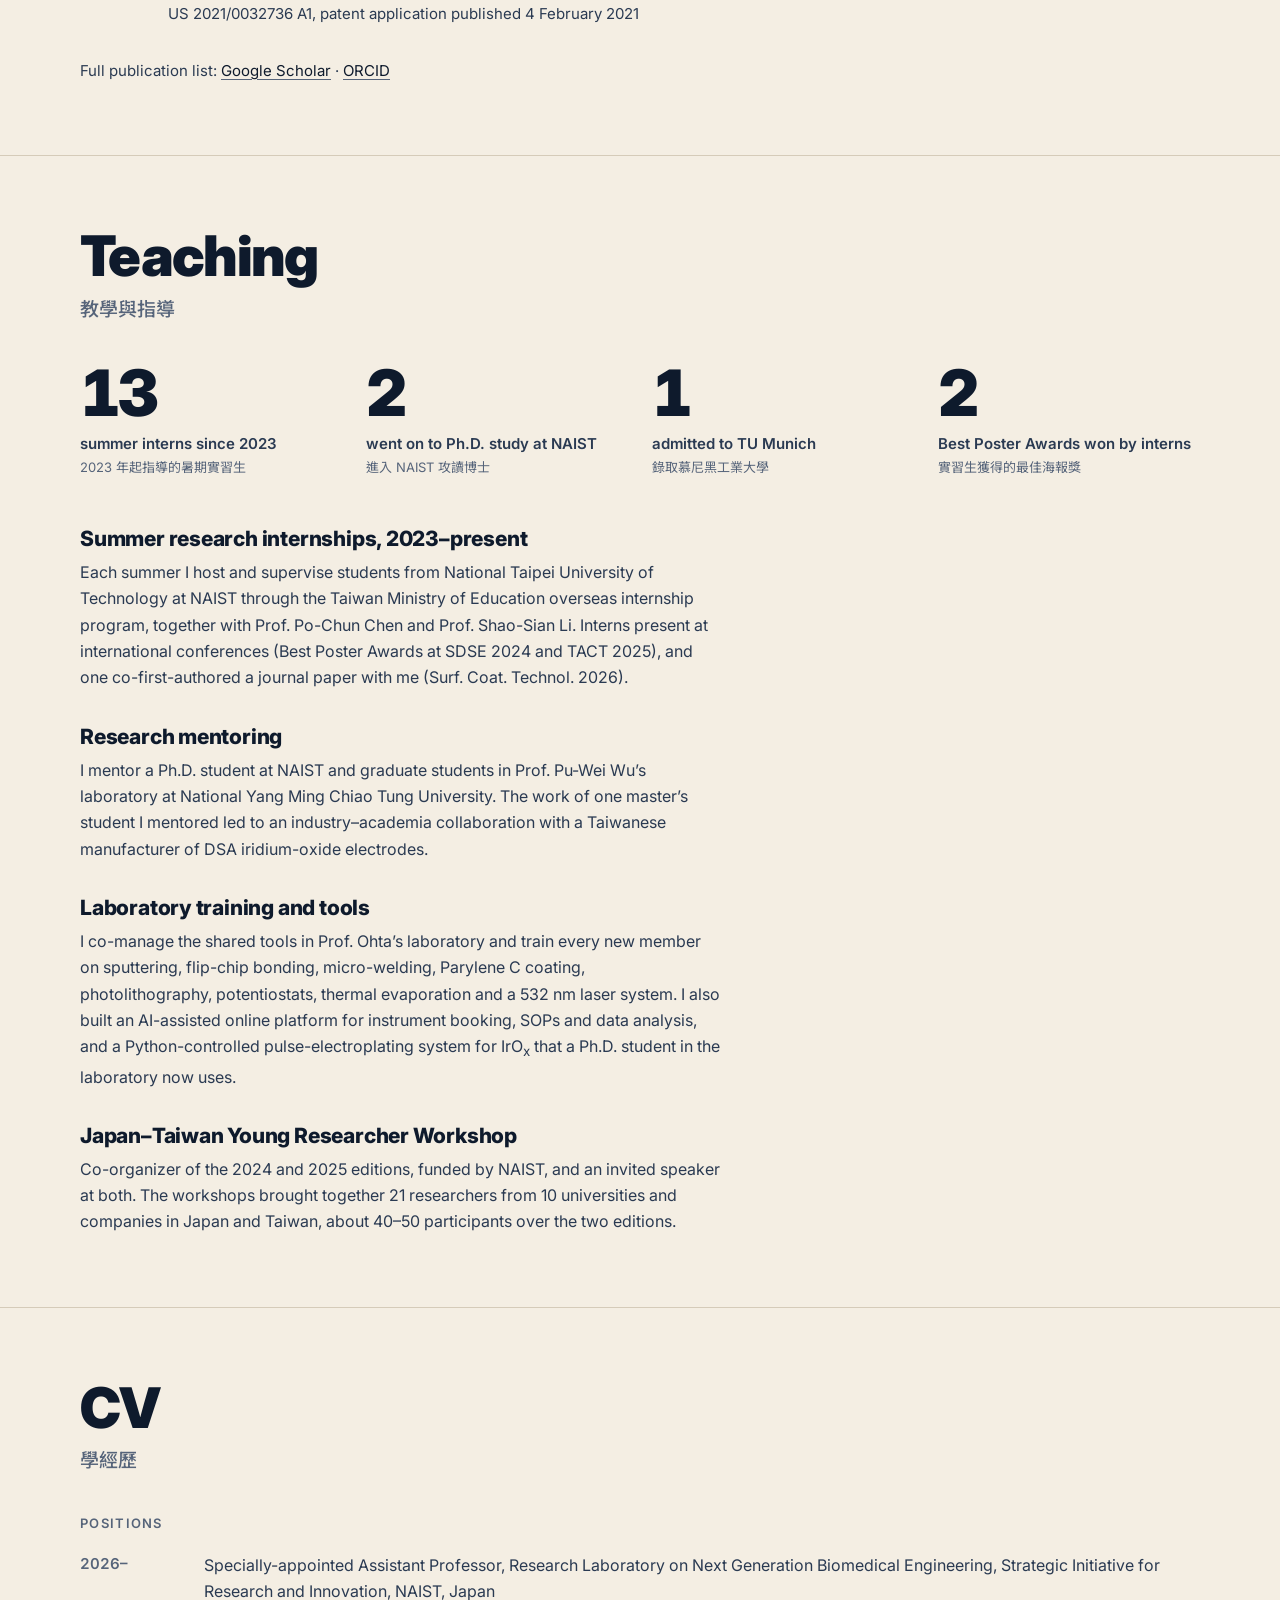
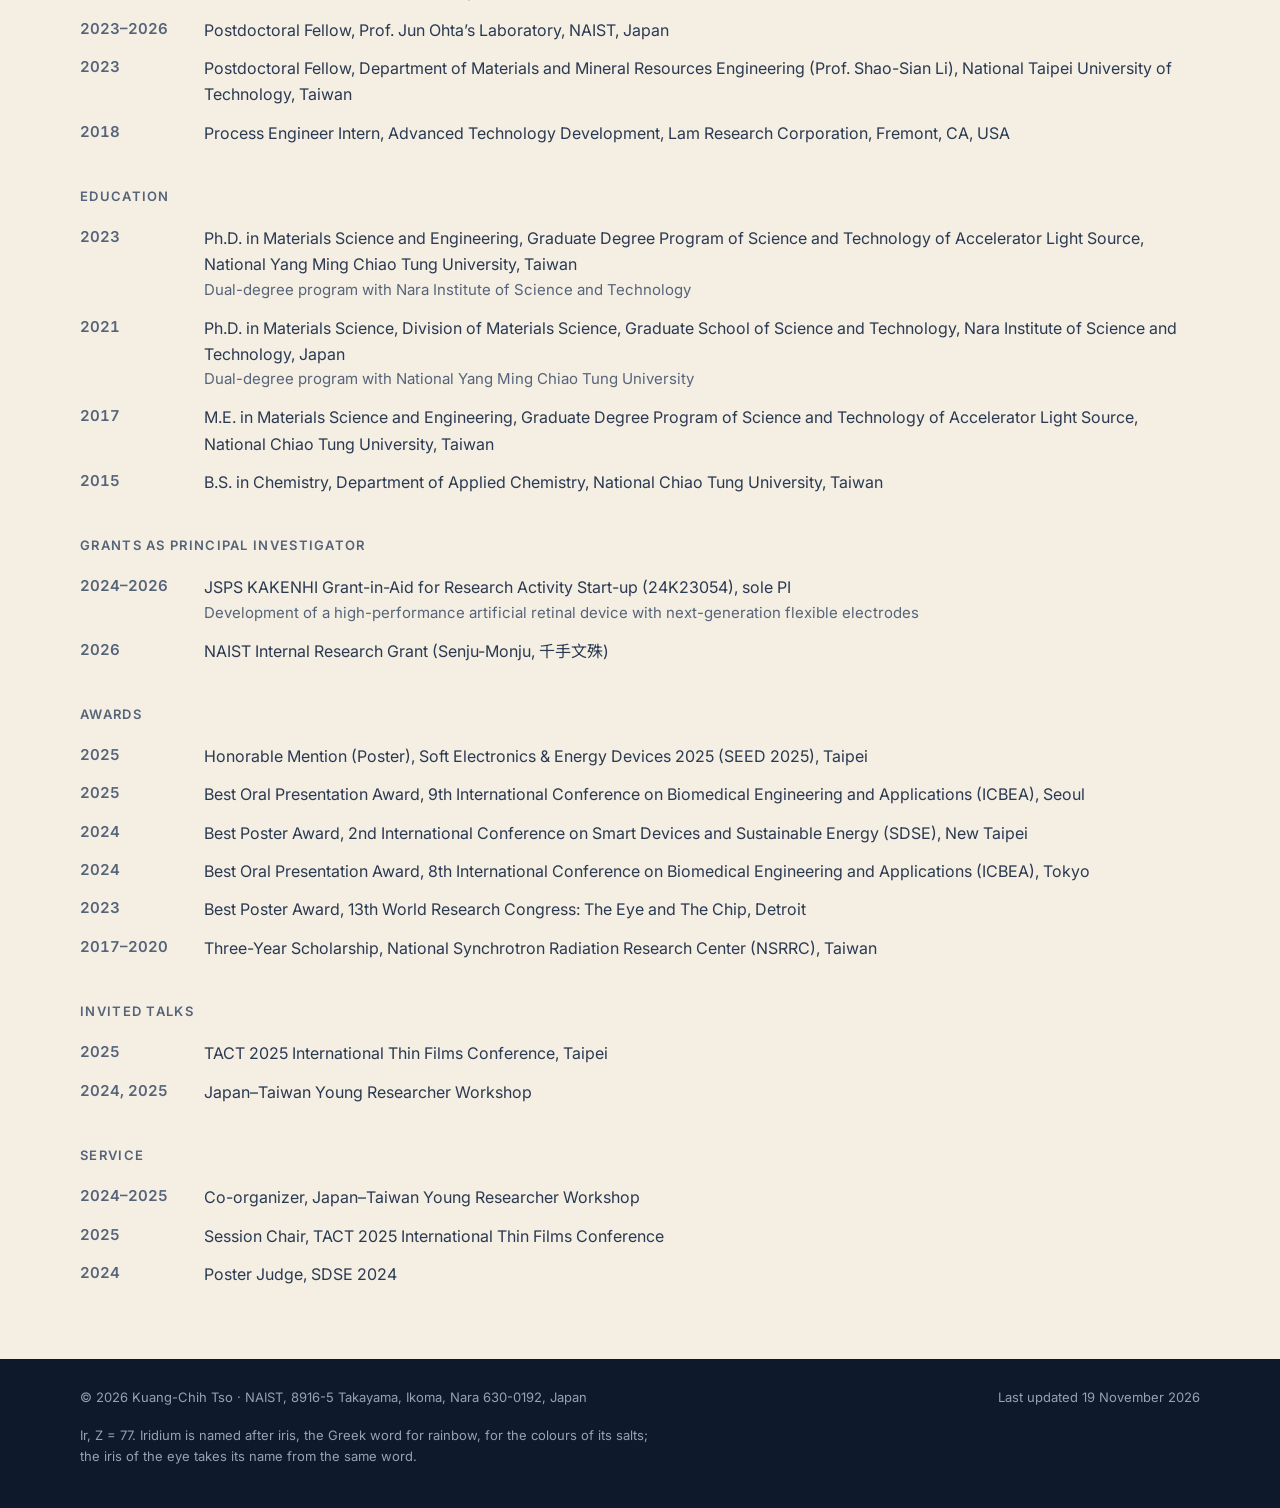
==== commit ff37b9f5: "Use full university names; remove advisor names - The dual-degree notes and the bio name both univer" ====
--- a/index.html
+++ b/index.html
@@ -90,7 +90,7 @@
           <span class="sub-1">Designing the electrochemical interface between chips and living systems.</span>
           <span class="sub-2" lang="zh-Hant">設計晶片與生物體之間的電化學介面。</span>
         </p>
-        <p class="bio">I work on iridium-oxide (IrO<sub>x</sub>) electrodes for implantable bioelectronics. At NAIST I lead artificial-vision research in Prof. Jun Ohta’s laboratory, building IrO<sub>x</sub> electrodes onto CMOS-driven retinal stimulators. My work runs from electrode chemistry and synchrotron X-ray spectroscopy to device integration, and on to recovering the iridium afterwards. I hold Ph.D. degrees from NAIST (2021) and National Yang Ming Chiao Tung University (2023) through a dual-degree program.</p>
+        <p class="bio">I work on iridium-oxide (IrO<sub>x</sub>) electrodes for implantable bioelectronics. At NAIST I lead artificial-vision research in Prof. Jun Ohta’s laboratory, building IrO<sub>x</sub> electrodes onto CMOS-driven retinal stimulators. My work runs from electrode chemistry and synchrotron X-ray spectroscopy to device integration, and on to recovering the iridium afterwards. I hold Ph.D. degrees from Nara Institute of Science and Technology (2021) and National Yang Ming Chiao Tung University (2023) through a dual-degree program.</p>
         <p class="contact">
           <a class="cta" data-mail-user="tso.kuang_chih" data-mail-domain="ms.naist.jp" data-mail-keep href="#top"><svg viewBox="0 0 24 24" aria-hidden="true"><rect x="3" y="5" width="18" height="14" rx="2"/><path d="m3.5 6.5 8.5 6.5 8.5-6.5"/></svg>Email me</a>
           <span class="addr" data-mail-user="tso.kuang_chih" data-mail-domain="ms.naist.jp">tso.kuang_chih [at] ms.naist.jp</span>
@@ -379,10 +379,10 @@
       <div class="cv-group">
         <h3 class="sub">Education</h3>
         <dl class="rows">
-          <div class="row"><dt>2023</dt><dd>Ph.D. in Materials Science and Engineering, Graduate Degree Program of Science and Technology of Accelerator Light Source, National Yang Ming Chiao Tung University, Taiwan<small>Dual-degree program with NAIST · Advisors: Prof. Pu-Wei Wu and Dr. Jyh-Fu Lee (NSRRC)</small></dd></div>
-          <div class="row"><dt>2021</dt><dd>Ph.D. in Materials Science, Division of Materials Science, Graduate School of Science and Technology, Nara Institute of Science and Technology, Japan<small>Dual-degree program with National Yang Ming Chiao Tung University · Advisor: Prof. Jun Ohta</small></dd></div>
-          <div class="row"><dt>2017</dt><dd>M.E. in Materials Science and Engineering, Graduate Degree Program of Science and Technology of Accelerator Light Source, National Chiao Tung University, Taiwan<small>Advisors: Prof. Pu-Wei Wu and Dr. Jyh-Fu Lee (NSRRC)</small></dd></div>
-          <div class="row"><dt>2015</dt><dd>B.S. in Chemistry, Department of Applied Chemistry, National Chiao Tung University, Taiwan<small>Advisor: Prof. Yu-Chie Chen</small></dd></div>
+          <div class="row"><dt>2023</dt><dd>Ph.D. in Materials Science and Engineering, Graduate Degree Program of Science and Technology of Accelerator Light Source, National Yang Ming Chiao Tung University, Taiwan<small>Dual-degree program with Nara Institute of Science and Technology</small></dd></div>
+          <div class="row"><dt>2021</dt><dd>Ph.D. in Materials Science, Division of Materials Science, Graduate School of Science and Technology, Nara Institute of Science and Technology, Japan<small>Dual-degree program with National Yang Ming Chiao Tung University</small></dd></div>
+          <div class="row"><dt>2017</dt><dd>M.E. in Materials Science and Engineering, Graduate Degree Program of Science and Technology of Accelerator Light Source, National Chiao Tung University, Taiwan</dd></div>
+          <div class="row"><dt>2015</dt><dd>B.S. in Chemistry, Department of Applied Chemistry, National Chiao Tung University, Taiwan</dd></div>
         </dl>
       </div>
       <div class="cv-group">
@@ -425,7 +425,7 @@
 <footer class="site-foot stage">
   <div class="wrap">
     <span>© 2026 Kuang-Chih Tso · NAIST, 8916-5 Takayama, Ikoma, Nara 630-0192, Japan</span>
-    <span>Last updated 18 November 2026</span>
+    <span>Last updated 19 November 2026</span>
     <p class="colophon">Ir, Z = 77. Iridium is named after iris, the Greek word for rainbow, for the colours of its salts; the iris of the eye takes its name from the same word.</p>
   </div>
 </footer>
